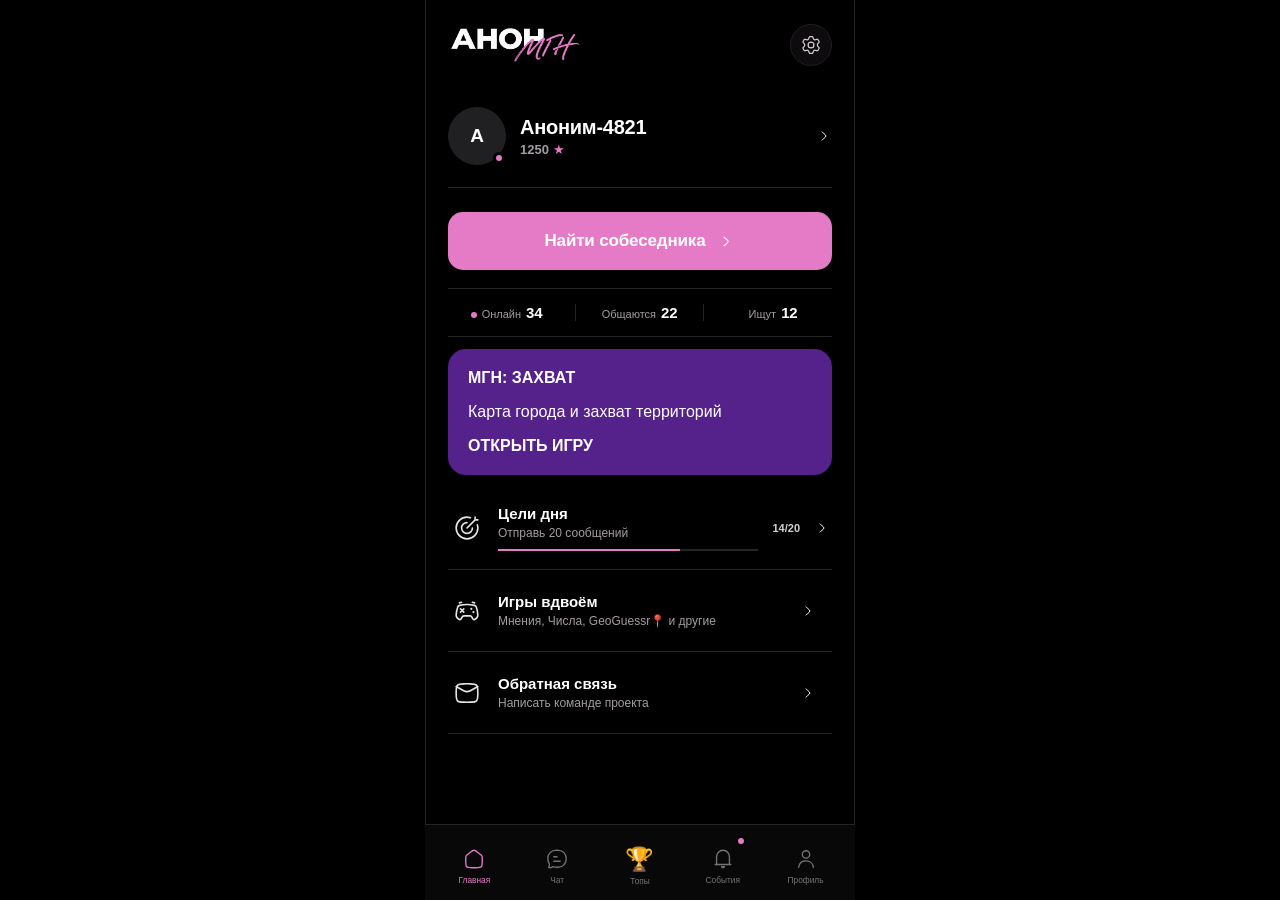
==== miniapp/web/index.html @ a8c50e01 "fix(miniapp): restore Tops button in bottom navigation" ====
<!doctype html>
<html lang="ru">
<head>
  <meta charset="UTF-8">
  <meta name="viewport" content="width=device-width, initial-scale=1, viewport-fit=cover, user-scalable=no">
  <meta name="theme-color" content="#000000">
  <meta name="apple-mobile-web-app-title" content="АНОН МГН">
  <meta name="apple-mobile-web-app-capable" content="yes">
  <meta name="mobile-web-app-capable" content="yes">
  <meta name="color-scheme" content="dark">
  <meta name="api-base" content="">
  <meta name="build" content="games-cap-500-48">
  <title>АНОН МГН</title>
  <link rel="icon" href="./assets/anon-mgn-logo.png">
  <link rel="manifest" href="./manifest.json">
  <link rel="stylesheet" href="./styles.css?v=54">
  <link rel="stylesheet" href="./admin.css?v=11">
  <script src="https://telegram.org/js/telegram-web-app.js"></script>
</head>
<body>
  <div class="boot" id="boot"><img src="./assets/anon-mgn-logo.png" alt="АНОН МГН"><span></span></div>
  <div class="offline" id="offline" hidden><span data-icon="wifi-off"><svg class="ui-icon-svg" viewBox="0 0 24 24" aria-hidden="true"><path d="M8.5 15.9996C9.36651 15.1331 10.4207 14.642 11.5 14.5264" stroke="currentColor" stroke-width="1.5" stroke-linecap="round" stroke-linejoin="round"/>
<path d="M5.5 12.5C8.67327 9.32673 12.6221 8.67087 16 10.5324" stroke="currentColor" stroke-width="1.5" stroke-linecap="round" stroke-linejoin="round"/>
<path d="M2 8.5C8.31579 3.16669 15.6842 3.16668 22 8.49989" stroke="currentColor" stroke-width="1.5" stroke-linecap="round" stroke-linejoin="round"/>
<path d="M21.0002 13.5L15.0002 19.5M21.0002 19.5L15.0002 13.5" stroke="currentColor" stroke-width="1.5" stroke-linecap="round"/></svg></span> Нет сети. Показываем последние данные.</div>
  <div class="app" id="app" aria-live="polite">
    <header class="topbar"><img class="logo" src="./assets/anon-mgn-logo.png" alt="АНОН МГН"><button class="icon-btn" data-open="settings" aria-label="Настройки"><span data-icon="settings"><svg class="ui-icon-svg" viewBox="0 0 24 24" aria-hidden="true"><path d="M21.3175 7.14139L20.8239 6.28479C20.4506 5.63696 20.264 5.31305 19.9464 5.18388C19.6288 5.05472 19.2696 5.15664 18.5513 5.36048L17.3311 5.70418C16.8725 5.80994 16.3913 5.74994 15.9726 5.53479L15.6357 5.34042C15.2766 5.11043 15.0004 4.77133 14.8475 4.37274L14.5136 3.37536C14.294 2.71534 14.1842 2.38533 13.9228 2.19657C13.6615 2.00781 13.3143 2.00781 12.6199 2.00781H11.5051C10.8108 2.00781 10.4636 2.00781 10.2022 2.19657C9.94085 2.38533 9.83106 2.71534 9.61149 3.37536L9.27753 4.37274C9.12465 4.77133 8.84845 5.11043 8.48937 5.34042L8.15249 5.53479C7.73374 5.74994 7.25259 5.80994 6.79398 5.70418L5.57375 5.36048C4.85541 5.15664 4.49625 5.05472 4.17867 5.18388C3.86109 5.31305 3.67445 5.63696 3.30115 6.28479L2.80757 7.14139C2.45766 7.74864 2.2827 8.05227 2.31666 8.37549C2.35061 8.69871 2.58483 8.95918 3.05326 9.48012L4.0843 10.6328C4.3363 10.9518 4.51521 11.5078 4.51521 12.0077C4.51521 12.5078 4.33636 13.0636 4.08433 13.3827L3.05326 14.5354C2.58483 15.0564 2.35062 15.3168 2.31666 15.6401C2.2827 15.9633 2.45766 16.2669 2.80757 16.8741L3.30114 17.7307C3.67443 18.3785 3.86109 18.7025 4.17867 18.8316C4.49625 18.9608 4.85542 18.8589 5.57377 18.655L6.79394 18.3113C7.25263 18.2055 7.73387 18.2656 8.15267 18.4808L8.4895 18.6752C8.84851 18.9052 9.12464 19.2442 9.2775 19.6428L9.61149 20.6403C9.83106 21.3003 9.94085 21.6303 10.2022 21.8191C10.4636 22.0078 10.8108 22.0078 11.5051 22.0078H12.6199C13.3143 22.0078 13.6615 22.0078 13.9228 21.8191C14.1842 21.6303 14.294 21.3003 14.5136 20.6403L14.8476 19.6428C15.0004 19.2442 15.2765 18.9052 15.6356 18.6752L15.9724 18.4808C16.3912 18.2656 16.8724 18.2055 17.3311 18.3113L18.5513 18.655C19.2696 18.8589 19.6288 18.9608 19.9464 18.8316C20.264 18.7025 20.4506 18.3785 20.8239 17.7307L21.3175 16.8741C21.6674 16.2669 21.8423 15.9633 21.8084 15.6401C21.7744 15.3168 21.5402 15.0564 21.0718 14.5354L20.0407 13.3827C19.7887 13.0636 19.6098 12.5078 19.6098 12.0077C19.6098 11.5078 19.7888 10.9518 20.0407 10.6328L21.0718 9.48012C21.5402 8.95918 21.7744 8.69871 21.8084 8.37549C21.8423 8.05227 21.6674 7.74864 21.3175 7.14139Z" stroke="currentColor" stroke-width="1.5" stroke-linecap="round"/>
<path d="M15.5195 12C15.5195 13.933 13.9525 15.5 12.0195 15.5C10.0865 15.5 8.51953 13.933 8.51953 12C8.51953 10.067 10.0865 8.5 12.0195 8.5C13.9525 8.5 15.5195 10.067 15.5195 12Z" stroke="currentColor" stroke-width="1.5"/></svg></span></button></header>
    <main class="pages">
      <section class="page active" data-page="home">
        <button class="profile-card surface" data-nav="profile"><span class="avatar"><img data-avatar alt=""><b data-avatar-fallback>А</b><i></i></span><span class="profile-copy"><small>С возвращением</small><strong data-nick>Аноним</strong><span><b data-stars>0</b> <i class="star">★</i></span></span><span data-icon="chevron-right"><svg class="ui-icon-svg" viewBox="0 0 24 24" aria-hidden="true"><path d="M9.00005 6C9.00005 6 15 10.4189 15 12C15 13.5812 9 18 9 18" stroke="currentColor" stroke-width="1.5" stroke-linecap="round" stroke-linejoin="round"/></svg></span></button>
        <section class="hero surface"><h1>Найти собеседника</h1><p>Подберём человека для разговора.</p><button class="primary" data-nav="search">Найти собеседника <span data-icon="arrow-right"><svg class="ui-icon-svg" viewBox="0 0 24 24" aria-hidden="true"><path d="M9.00005 6C9.00005 6 15 10.4189 15 12C15 13.5812 9 18 9 18" stroke="currentColor" stroke-width="1.5" stroke-linecap="round" stroke-linejoin="round"/></svg></span></button></section>
        <section class="metrics" aria-label="Онлайн статистика"><article class="surface"><span class="dot green"></span><small>Онлайн</small><strong data-online>0</strong></article><article class="surface"><span class="dot pink"></span><small>Общаются</small><strong data-chatting>0</strong></article><article class="surface"><span class="dot violet"></span><small>Ищут</small><strong data-searching>0</strong></article></section>
        <a href="./city.html" style="display:block;margin:12px 0;padding:20px;border-radius:18px;background:#55218a;color:white;text-decoration:none"><strong>МГН: ЗАХВАТ</strong><p>Карта города и захват территорий</p><b>ОТКРЫТЬ ИГРУ</b></a><section class="city-poll surface" id="homePoll" hidden></section>
        <button class="row surface" data-open="quests"><span class="row-icon pink" data-icon="target"><svg class="ui-icon-svg" viewBox="0 0 24 24" aria-hidden="true"><path d="M15.1312 2.5C14.1462 2.17555 13.0936 2 12 2C6.47715 2 2 6.47715 2 12C2 17.5228 6.47715 22 12 22C17.5228 22 22 17.5228 22 12C22 10.9548 21.8396 9.94704 21.5422 9" stroke="currentColor" stroke-width="1.5" stroke-linecap="round"/>
<path d="M17 12C17 14.7614 14.7614 17 12 17C9.23858 17 7 14.7614 7 12C7 9.23858 9.23858 7 12 7" stroke="currentColor" stroke-width="1.5" stroke-linecap="round" stroke-linejoin="round"/>
<path d="M19.5 4.5L12 12M19.5 4.5V2M19.5 4.5H22" stroke="currentColor" stroke-width="1.5" stroke-linecap="round"/></svg></span><span><strong>Цели дня</strong><small data-quest-label>Отправь 20 сообщений</small><i class="progress"><i data-quest-progress></i></i></span><b data-quest-progress-text>0/20</b><i data-icon="chevron-right"><svg class="ui-icon-svg" viewBox="0 0 24 24" aria-hidden="true"><path d="M9.00005 6C9.00005 6 15 10.4189 15 12C15 13.5812 9 18 9 18" stroke="currentColor" stroke-width="1.5" stroke-linecap="round" stroke-linejoin="round"/></svg></i></button>
        <button class="row surface" data-nav="games"><span class="row-icon violet" data-icon="gamepad-2"><svg class="ui-icon-svg" viewBox="0 0 24 24" aria-hidden="true"><path d="M2.00825 15.8092C2.23114 12.3161 2.88737 9.7599 3.44345 8.27511C3.72419 7.5255 4.32818 6.96728 5.10145 6.78021C9.40147 5.73993 14.5986 5.73993 18.8986 6.78021C19.6719 6.96728 20.2759 7.5255 20.5566 8.27511C21.1127 9.7599 21.7689 12.3161 21.9918 15.8092C22.1251 17.8989 20.6148 19.0503 18.9429 19.8925C17.878 20.4289 17.0591 18.8457 16.5155 17.6203C16.2185 16.9508 15.5667 16.5356 14.8281 16.5356H9.17196C8.43331 16.5356 7.78158 16.9508 7.48456 17.6203C6.94089 18.8457 6.122 20.4289 5.05711 19.8925C3.40215 19.0588 1.87384 17.9157 2.00825 15.8092Z" stroke="currentColor" stroke-width="1.5" stroke-linecap="round" stroke-linejoin="round"/>
<path d="M5 4.5L6.96285 4M19 4.5L17 4" stroke="currentColor" stroke-width="1.5" stroke-linecap="round" stroke-linejoin="round"/>
<path d="M9 13L7.5 11.5M7.5 11.5L6 10M7.5 11.5L6 13M7.5 11.5L9 10" stroke="currentColor" stroke-width="1.5" stroke-linecap="round"/>
<path d="M15.9881 10H15.9971" stroke="currentColor" stroke-width="2" stroke-linecap="round" stroke-linejoin="round"/>
<path d="M17.9881 13H17.9971" stroke="currentColor" stroke-width="2" stroke-linecap="round" stroke-linejoin="round"/></svg></span><span><strong>Игры вдвоём</strong><small>Мнения, Числа, GeoGuessr📍 и другие</small></span><i data-icon="chevron-right"><svg class="ui-icon-svg" viewBox="0 0 24 24" aria-hidden="true"><path d="M9.00005 6C9.00005 6 15 10.4189 15 12C15 13.5812 9 18 9 18" stroke="currentColor" stroke-width="1.5" stroke-linecap="round" stroke-linejoin="round"/></svg></i></button>
        <button class="row surface" data-open="feedback"><span class="row-icon" data-icon="mail"><svg class="ui-icon-svg" viewBox="0 0 24 24" aria-hidden="true"><path d="M2 6L8.91302 9.91697C11.4616 11.361 12.5384 11.361 15.087 9.91697L22 6" stroke="currentColor" stroke-width="1.5" stroke-linejoin="round"/>
<path d="M2.01577 13.4756C2.08114 16.5412 2.11383 18.0739 3.24496 19.2094C4.37608 20.3448 5.95033 20.3843 9.09883 20.4634C11.0393 20.5122 12.9607 20.5122 14.9012 20.4634C18.0497 20.3843 19.6239 20.3448 20.7551 19.2094C21.8862 18.0739 21.9189 16.5412 21.9842 13.4756C22.0053 12.4899 22.0053 11.5101 21.9842 10.5244C21.9189 7.45886 21.8862 5.92609 20.7551 4.79066C19.6239 3.65523 18.0497 3.61568 14.9012 3.53657C12.9607 3.48781 11.0393 3.48781 9.09882 3.53656C5.95033 3.61566 4.37608 3.65521 3.24495 4.79065C2.11382 5.92608 2.08114 7.45885 2.01576 10.5244C1.99474 11.5101 1.99475 12.4899 2.01577 13.4756Z" stroke="currentColor" stroke-width="1.5" stroke-linejoin="round"/></svg></span><span><strong>Обратная связь</strong><small>Написать команде проекта</small></span><i data-icon="chevron-right"><svg class="ui-icon-svg" viewBox="0 0 24 24" aria-hidden="true"><path d="M9.00005 6C9.00005 6 15 10.4189 15 12C15 13.5812 9 18 9 18" stroke="currentColor" stroke-width="1.5" stroke-linecap="round" stroke-linejoin="round"/></svg></i></button>
      </section>

      <section class="page" data-page="search">
        <header class="page-title"><small>Анонимный чат</small><h1>Найти собеседника</h1><p>Выбор помогает подобрать человека, но не делает очередь бесконечной.</p></header>
        <section class="search-card surface"><div class="search-head"><span class="radar"><i></i><b data-icon="search"><svg class="ui-icon-svg" viewBox="0 0 24 24" aria-hidden="true"><path d="M17 17L21 21" stroke="currentColor" stroke-width="1.5" stroke-linecap="round" stroke-linejoin="round"/>
<path d="M19 11C19 6.58172 15.4183 3 11 3C6.58172 3 3 6.58172 3 11C3 15.4183 6.58172 19 11 19C15.4183 19 19 15.4183 19 11Z" stroke="currentColor" stroke-width="1.5" stroke-linecap="round" stroke-linejoin="round"/></svg></b></span><span><small>Статус</small><strong id="searchTitle">Готовы к поиску</strong><p id="searchText">Настрой предпочтения и начни.</p></span></div><div class="field-group"><div><strong>Твой берег</strong><small>необязательно</small></div><div class="segments" data-setting="district"><button data-value="Правый берег">Правый</button><button data-value="Левый берег">Левый</button><button data-value="" class="active">Любой</button></div></div><div class="field-group"><div><strong>Кого ищешь</strong><small>предпочтение</small></div><div class="segments" data-setting="looking_for"><button data-value="m">Парня</button><button data-value="f">Девушку</button><button data-value="" class="active">Неважно</button></div></div><button class="primary large" id="searchToggle">Начать поиск <span data-icon="arrow-right"><svg class="ui-icon-svg" viewBox="0 0 24 24" aria-hidden="true"><path d="M9.00005 6C9.00005 6 15 10.4189 15 12C15 13.5812 9 18 9 18" stroke="currentColor" stroke-width="1.5" stroke-linecap="round" stroke-linejoin="round"/></svg></span></button></section>
        <section class="metrics compact"><article class="surface"><small>Ищут</small><strong data-searching>0</strong></article><article class="surface"><small>Общаются</small><strong data-chatting>0</strong></article><article class="surface"><small>Онлайн</small><strong data-online>0</strong></article></section><p class="hint"><span data-icon="shield-check"><svg class="ui-icon-svg" viewBox="0 0 24 24" aria-hidden="true"><path d="M18.7088 3.49534C16.8165 2.55382 14.5009 2 12 2C9.4991 2 7.1835 2.55382 5.29116 3.49534C4.36318 3.95706 3.89919 4.18792 3.4496 4.91378C3 5.63965 3 6.34248 3 7.74814V11.2371C3 16.9205 7.54236 20.0804 10.173 21.4338C10.9067 21.8113 11.2735 22 12 22C12.7265 22 13.0933 21.8113 13.8269 21.4338C16.4576 20.0804 21 16.9205 21 11.2371L21 7.74814C21 6.34249 21 5.63966 20.5504 4.91378C20.1008 4.18791 19.6368 3.95706 18.7088 3.49534Z" stroke="currentColor" stroke-width="1.5" stroke-linecap="round" stroke-linejoin="round"/>
<path d="M15 11C15 12.6568 13.6569 14 12 14C10.3431 14 9 12.6568 9 11C9 9.34314 10.3431 8 12 8C13.6569 8 15 9.34314 15 11Z" stroke="currentColor" stroke-width="1.5" stroke-linecap="round" stroke-linejoin="round"/></svg></span> Общение остаётся анонимным.</p>
      </section>
      <section class="page chat-page" data-page="chat">
        <header class="chat-top">
          <button class="chat-back" type="button" data-nav="home" aria-label="Назад"><span data-icon="chevron-left"><svg class="ui-icon-svg" viewBox="0 0 24 24" aria-hidden="true"><g transform="translate(24 0) scale(-1 1)"><path d="M9.00005 6C9.00005 6 15 10.4189 15 12C15 13.5812 9 18 9 18" stroke="currentColor" stroke-width="1.5" stroke-linecap="round" stroke-linejoin="round"/></g></svg></span></button>
          <span class="chat-peer" id="chatPeer" role="button" tabindex="0" aria-label="Действия с собеседником"><span class="chat-peer-avatar"><img src="./assets/anon-mgn-logo.png" alt="АНОН МГН"></span><span><strong>Собеседник</strong><small id="chatDuration">чат активен</small></span></span>
          <span class="chat-top-actions">
            <button type="button" id="chatGames" class="chat-action" aria-label="Игры" title="Игры"><span data-icon="gamepad-2"><svg class="ui-icon-svg" viewBox="0 0 24 24" aria-hidden="true"><path d="M2.00825 15.8092C2.23114 12.3161 2.88737 9.7599 3.44345 8.27511C3.72419 7.5255 4.32818 6.96728 5.10145 6.78021C9.40147 5.73993 14.5986 5.73993 18.8986 6.78021C19.6719 6.96728 20.2759 7.5255 20.5566 8.27511C21.1127 9.7599 21.7689 12.3161 21.9918 15.8092C22.1251 17.8989 20.6148 19.0503 18.9429 19.8925C17.878 20.4289 17.0591 18.8457 16.5155 17.6203C16.2185 16.9508 15.5667 16.5356 14.8281 16.5356H9.17196C8.43331 16.5356 7.78158 16.9508 7.48456 17.6203C6.94089 18.8457 6.122 20.4289 5.05711 19.8925C3.40215 19.0588 1.87384 17.9157 2.00825 15.8092Z" stroke="currentColor" stroke-width="1.5" stroke-linecap="round" stroke-linejoin="round"/>
<path d="M5 4.5L6.96285 4M19 4.5L17 4" stroke="currentColor" stroke-width="1.5" stroke-linecap="round" stroke-linejoin="round"/>
<path d="M9 13L7.5 11.5M7.5 11.5L6 10M7.5 11.5L6 13M7.5 11.5L9 10" stroke="currentColor" stroke-width="1.5" stroke-linecap="round"/>
<path d="M15.9881 10H15.9971" stroke="currentColor" stroke-width="2" stroke-linecap="round" stroke-linejoin="round"/>
<path d="M17.9881 13H17.9971" stroke="currentColor" stroke-width="2" stroke-linecap="round" stroke-linejoin="round"/></svg></span></button>
            <button type="button" id="chatNext" class="chat-action" aria-label="Следующий собеседник" title="Следующий"><span data-icon="skip-forward"><svg class="ui-icon-svg" viewBox="0 0 24 24" aria-hidden="true"><path d="M15.9351 12.6258C15.6807 13.8374 14.327 14.7077 11.6198 16.4481C8.67528 18.3411 7.20303 19.2876 6.01052 18.9229C5.60662 18.7994 5.23463 18.5823 4.92227 18.2876C4 17.4178 4 15.6118 4 12C4 8.38816 4 6.58224 4.92227 5.71235C5.23463 5.41773 5.60662 5.20057 6.01052 5.07707C7.20304 4.71243 8.67528 5.6589 11.6198 7.55186C14.327 9.29233 15.6807 10.1626 15.9351 11.3742C16.0216 11.7865 16.0216 12.2135 15.9351 12.6258Z" stroke="currentColor" stroke-width="1.5" stroke-linejoin="round"/>
<path d="M20 5V19" stroke="currentColor" stroke-width="1.5" stroke-linecap="round"/></svg></span></button>
            <button type="button" id="chatStop" class="chat-action danger" aria-label="Завершить чат" title="Завершить"><span data-icon="square"><svg class="ui-icon-svg" viewBox="0 0 24 24" aria-hidden="true"><path d="M4 12C4 8.72077 4 7.08116 4.81382 5.91891C5.1149 5.48891 5.48891 5.1149 5.91891 4.81382C7.08116 4 8.72077 4 12 4C15.2792 4 16.9188 4 18.0811 4.81382C18.5111 5.1149 18.8851 5.48891 19.1862 5.91891C20 7.08116 20 8.72077 20 12C20 15.2792 20 16.9188 19.1862 18.0811C18.8851 18.5111 18.5111 18.8851 18.0811 19.1862C16.9188 20 15.2792 20 12 20C8.72077 20 7.08116 20 5.91891 19.1862C5.48891 18.8851 5.1149 18.5111 4.81382 18.0811C4 16.9188 4 15.2792 4 12Z" stroke="currentColor" stroke-width="1.5"/></svg></span></button>
          </span>
        </header>
        <div class="chat-counter"><span><b id="chatSent">0</b> отправлено</span><i></i><span><b id="chatReceived">0</b> получено</span></div>
        <div class="chat-messages" id="chatMessages"><div class="chat-empty" id="chatEmpty">Напиши что-нибудь 👋</div></div>
        <section class="active-game" id="activeGame" hidden></section>
        <div class="sticker-tray" id="stickerTray" hidden>
          <div class="emoji-grid" id="emojiGrid"></div>
          <div class="sticker-section" id="stickerSection">
            <div class="sticker-grid" id="stickerGrid"></div>
          </div>
        </div>
        <div class="reply-preview" id="replyPreview" hidden><span><small>Ответ</small><strong id="replyText"></strong></span><button type="button" id="replyCancel" aria-label="Отменить ответ"><span data-icon="x"><svg class="ui-icon-svg" viewBox="0 0 24 24" aria-hidden="true"><path d="M18 6L6.00081 17.9992M17.9992 18L6 6.00085" stroke="currentColor" stroke-width="1.5" stroke-linecap="round" stroke-linejoin="round"/></svg></span></button></div>
        <form class="chat-composer" id="chatComposer">
          <button type="button" class="composer-btn" id="photoButton" aria-label="Фото"><span data-icon="paperclip"><svg class="ui-icon-svg" viewBox="0 0 24 24" aria-hidden="true"><path d="M5.82338 12L4.27922 10.4558C2.57359 8.75022 2.57359 5.98485 4.27922 4.27922C5.98485 2.57359 8.75022 2.57359 10.4558 4.27922L19.7208 13.5442C21.4264 15.2498 21.4264 18.0152 19.7208 19.7208C18.0152 21.4264 15.2498 21.4264 13.5442 19.7208L10.0698 16.2464C9.00379 15.1804 9.00379 13.4521 10.0698 12.386C11.1358 11.32 12.8642 11.32 13.9302 12.386L15.8604 14.3162" stroke="currentColor" stroke-width="1.5" stroke-linecap="round" stroke-linejoin="round"/></svg></span></button>
          <input type="file" id="photoInput" accept="image/jpeg,image/png,image/webp" hidden>
          <button type="button" class="composer-btn" id="stickerButton" aria-label="Стикеры"><span data-icon="smile"><svg class="ui-icon-svg" viewBox="0 0 24 24" aria-hidden="true"><circle cx="12" cy="12" r="10" stroke="currentColor" stroke-width="1.5" stroke-linecap="round" stroke-linejoin="round"/>
<path d="M8 15C8.91212 16.2144 10.3643 17 12 17C13.6357 17 15.0879 16.2144 16 15" stroke="currentColor" stroke-width="1.5" stroke-linecap="round" stroke-linejoin="round"/>
<path d="M15.625 8.387V8.91649M8.375 8.387V8.91649M8.75 8.75C8.75 8.33579 8.58211 8 8.375 8C8.16789 8 8 8.33579 8 8.75C8 9.16421 8.16789 9.5 8.375 9.5C8.58211 9.5 8.75 9.16421 8.75 8.75ZM16 8.75C16 8.33579 15.8321 8 15.625 8C15.4179 8 15.25 8.33579 15.25 8.75C15.25 9.16421 15.4179 9.5 15.625 9.5C15.8321 9.5 16 9.16421 16 8.75Z" stroke="currentColor" stroke-width="1.5" stroke-linecap="round" stroke-linejoin="round"/></svg></span></button>
          <textarea id="chatInput" rows="1" maxlength="3000" placeholder="Сообщение"></textarea>
          <button type="button" class="composer-btn mic" id="micButton" aria-label="Голосовое"><span data-icon="mic"><svg class="ui-icon-svg" viewBox="0 0 24 24" aria-hidden="true"><path d="M7 6.5C7 4.01472 9.01472 2 11.5 2C13.9853 2 16 4.01472 16 6.5V11.5C16 13.9853 13.9853 16 11.5 16C9.01472 16 7 13.9853 7 11.5V6.5Z" stroke="currentColor" stroke-width="1.5" stroke-linecap="round" stroke-linejoin="round"/>
<path d="M11.5 19H11.0828C7.57267 19 4.57706 16.4623 4 13M11.5 19H11.9172C15.4273 19 18.4229 16.4623 19 13M11.5 19V22" stroke="currentColor" stroke-width="1.5" stroke-linecap="round" stroke-linejoin="round"/></svg></span></button>
          <input type="file" id="voiceInput" accept="audio/*" capture="microphone" hidden>
          <button type="submit" class="send-btn" id="chatSend" aria-label="Отправить"><span data-icon="send"><svg class="ui-icon-svg" viewBox="0 0 24 24" fill="none" aria-hidden="true"><path d="M12 19V5M5 12l7-7 7 7" stroke="currentColor" stroke-width="2.5" stroke-linecap="round" stroke-linejoin="round"/></svg></span></button>
        </form>
      </section>
      <section class="page" data-page="games">
        <header class="page-title"><small>В активном диалоге</small><h1>Игры вдвоём</h1><p>Играй с собеседником и получай до 500 ⭐ в день суммарно во всех играх. Множитель x2/x3 входит в лимит.</p></header>
        <button class="game-card surface" data-game="battle"><span class="game-art battle" data-icon="swords"><svg class="ui-icon-svg" viewBox="0 0 24 24" aria-hidden="true"><path d="M2.5 19.5C2.98686 19.5717 3.45571 19.7949 3.83041 20.1696C4.20512 20.5443 4.42832 21.0131 4.5 21.5" stroke="currentColor" stroke-width="1.5" stroke-linecap="round"/>
<path d="M8 16L4 20" stroke="currentColor" stroke-width="1.5" stroke-linecap="round" stroke-linejoin="round"/>
<path d="M9 16.5L19.8538 7.92675C20.1737 7.64942 20.3975 7.27769 20.4927 6.86509L21.5 2.5L17.1349 3.50733C16.7223 3.60254 16.3506 3.82626 16.0732 4.14625L7.5 15" stroke="currentColor" stroke-width="1.5" stroke-linejoin="round"/>
<path d="M4 13H4.57157C5.10201 13 5.61071 13.2107 5.98579 13.5858L10.4142 18.0142C10.7893 18.3893 11 18.898 11 19.4284V20" stroke="currentColor" stroke-width="1.5" stroke-linecap="round" stroke-linejoin="round"/></svg></span><span><small>5 или 10 вопросов</small><strong>Битва мнений</strong><p>Сравните выборы и узнайте, насколько вы похожи.</p><b>Играть <i data-icon="arrow-right"><svg class="ui-icon-svg" viewBox="0 0 24 24" aria-hidden="true"><path d="M9.00005 6C9.00005 6 15 10.4189 15 12C15 13.5812 9 18 9 18" stroke="currentColor" stroke-width="1.5" stroke-linecap="round" stroke-linejoin="round"/></svg></i></b></span></button>

        <button class="game-card surface" data-game="words"><span class="game-art words">🗣</span><span><small>5 слов</small><strong>Объясни слово</strong><p>Один объясняет слово, второй угадывает прямо в чате.</p><b>Играть <i data-icon="arrow-right"><svg class="ui-icon-svg" viewBox="0 0 24 24" aria-hidden="true"><path d="M9.00005 6C9.00005 6 15 10.4189 15 12C15 13.5812 9 18 9 18" stroke="currentColor" stroke-width="1.5" stroke-linecap="round" stroke-linejoin="round"/></svg></i></b></span></button>
        <button class="game-card surface" data-game="geo"><span class="game-art geo">🗺</span><span><small>3 · 5 · 10 раундов</small><strong>GeoGuessr📍</strong><p>Угадывайте места Магнитогорска. Чем ближе метка — тем больше ⭐.</p><b>Играть <i data-icon="arrow-right"><svg class="ui-icon-svg" viewBox="0 0 24 24" aria-hidden="true"><path d="M9.00005 6C9.00005 6 15 10.4189 15 12C15 13.5812 9 18 9 18" stroke="currentColor" stroke-width="1.5" stroke-linecap="round" stroke-linejoin="round"/></svg></i></b></span></button>
        <section class="game-stats surface"><div><small>Всего игр</small><strong data-games>0</strong></div><i></i><div><small>Мнения</small><strong data-battle-games>0</strong></div><i></i><div><small>Осталось сегодня</small><strong><span data-game-remaining>500</span> ⭐</strong></div></section>
      </section>
      <section class="page top-page" data-page="top">
        <header class="page-title"><small>Самые активные</small><h1>Топ участников</h1><p>Рейтинг по заработанным ⭐.</p></header>
        <div class="top-me surface" id="topMe" hidden></div>
        <div class="top-periods" id="topPeriods">
          <button class="active" data-top-period="week">Неделя</button>
          <button data-top-period="month">Месяц</button>
          <button data-top-period="all">Всё время</button>
        </div>
        <div class="top-page-list" id="topPageList"><div class="loading"><i class="spinner"></i>Загрузка…</div></div>
      </section>
      <section class="page" data-page="events"><header class="page-title"><small>Всё важное</small><h1>События</h1><p>Текущий поиск, активный диалог и игровые приглашения.</p></header><div class="filter" id="eventFilter"><button class="active" data-filter="all">Все</button><button data-filter="personal">Личные</button><button data-filter="games">Игры</button><button data-filter="rewards">Награды</button></div><div class="event-list" id="eventList"></div></section>
      <section class="page" data-page="profile">
        <header class="page-title"><small>Личный кабинет</small><h1>Профиль</h1></header>
        <section class="profile-hero surface"><span class="avatar big"><img data-avatar alt=""><b data-avatar-fallback>А</b><i></i></span><span class="profile-hero-copy"><span class="profile-name-line"><strong data-nick>Аноним</strong></span><small class="profile-meta-line"><b data-stars>0</b> <i class="star">★</i> · <span data-rank>👤 Вася</span></small></span><button class="soft" data-open="edit-profile"><span data-icon="pencil"><svg class="ui-icon-svg" viewBox="0 0 24 24" aria-hidden="true"><path d="M14.0737 3.88545C14.8189 3.07808 15.1915 2.6744 15.5874 2.43893C16.5427 1.87076 17.7191 1.85309 18.6904 2.39232C19.0929 2.6158 19.4769 3.00812 20.245 3.79276C21.0131 4.5774 21.3972 4.96972 21.6159 5.38093C22.1438 6.37312 22.1265 7.57479 21.5703 8.5507C21.3398 8.95516 20.9446 9.33578 20.1543 10.097L10.7506 19.1543C9.25288 20.5969 8.504 21.3182 7.56806 21.6837C6.63212 22.0493 5.6032 22.0224 3.54536 21.9686L3.26538 21.9613C2.63891 21.9449 2.32567 21.9367 2.14359 21.73C1.9615 21.5234 1.98636 21.2043 2.03608 20.5662L2.06308 20.2197C2.20301 18.4235 2.27297 17.5255 2.62371 16.7182C2.97444 15.9109 3.57944 15.2555 4.78943 13.9445L14.0737 3.88545Z" stroke="currentColor" stroke-width="1.5" stroke-linejoin="round"/>
<path d="M13 4L20 11" stroke="currentColor" stroke-width="1.5" stroke-linejoin="round"/>
<path d="M14 22L22 22" stroke="currentColor" stroke-width="1.5" stroke-linecap="round" stroke-linejoin="round"/></svg></span> Изменить</button></section>
        <section class="profile-stats-wrap"><section class="profile-stats"><article class="surface"><strong data-dialogs>0</strong><small>Диалоги</small></article><article class="surface"><strong data-messages>0</strong><small>Сообщения</small></article><article class="surface"><strong data-games>0</strong><small>Игры</small></article></section></section>
        <section class="profile-records surface" aria-label="Рекорды общения">
          <header><strong>Рекорды общения</strong><small>За всё время</small></header>
          <div class="profile-records-grid">
            <div><small>Самый долгий диалог</small><strong data-record-longest>0 мин</strong></div>
            <div><small>Максимум сообщений в диалоге</small><strong data-record-messages>0</strong></div>
            <div><small>Время общения</small><strong data-record-total>0 мин</strong></div>
          </div>
        </section>
        <button class="streak-card surface" data-open="streak"><span><small>Серия активности</small><strong><b data-streak>0</b> дней</strong></span><span class="flames" aria-label="Активность за 7 дней"><i data-flame></i><i data-flame></i><i data-flame></i><i data-flame></i><i data-flame></i><i data-flame></i><i data-flame></i></span><i data-icon="chevron-right"><svg class="ui-icon-svg" viewBox="0 0 24 24" aria-hidden="true"><path d="M9.00005 6C9.00005 6 15 10.4189 15 12C15 13.5812 9 18 9 18" stroke="currentColor" stroke-width="1.5" stroke-linecap="round" stroke-linejoin="round"/></svg></i></button>
        <section class="menu surface"><button data-open="activity"><span data-icon="chart"><svg class="ui-icon-svg" viewBox="0 0 24 24" aria-hidden="true"><path d="M7 17L7 13" stroke="currentColor" stroke-width="1.5" stroke-linecap="round"/>
<path d="M12 17L12 7" stroke="currentColor" stroke-width="1.5" stroke-linecap="round"/>
<path d="M17 17L17 11" stroke="currentColor" stroke-width="1.5" stroke-linecap="round"/>
<path d="M2.5 12C2.5 7.52166 2.5 5.28249 3.89124 3.89124C5.28249 2.5 7.52166 2.5 12 2.5C16.4783 2.5 18.7175 2.5 20.1088 3.89124C21.5 5.28249 21.5 7.52166 21.5 12C21.5 16.4783 21.5 18.7175 20.1088 20.1088C18.7175 21.5 16.4783 21.5 12 21.5C7.52166 21.5 5.28249 21.5 3.89124 20.1088C2.5 18.7175 2.5 16.4783 2.5 12Z" stroke="currentColor" stroke-width="1.5" stroke-linejoin="round"/></svg></span><span><strong>Моя активность</strong><small>Сегодня и всё время</small></span><i data-icon="chevron-right"><svg class="ui-icon-svg" viewBox="0 0 24 24" aria-hidden="true"><path d="M9.00005 6C9.00005 6 15 10.4189 15 12C15 13.5812 9 18 9 18" stroke="currentColor" stroke-width="1.5" stroke-linecap="round" stroke-linejoin="round"/></svg></i></button><button data-open="achievements"><span data-icon="trophy"><svg class="ui-icon-svg" viewBox="0 0 24 24" aria-hidden="true"><path d="M5 21H19" stroke="currentColor" stroke-width="1.5" stroke-linecap="round" stroke-linejoin="round"/>
<path d="M12.125 12.75H12M12.25 12.75C12.25 12.8881 12.1381 13 12 13C11.8619 13 11.75 12.8881 11.75 12.75C11.75 12.6119 11.8619 12.5 12 12.5C12.1381 12.5 12.25 12.6119 12.25 12.75Z" stroke="currentColor" stroke-width="1.5" stroke-linecap="round" stroke-linejoin="round"/>
<path d="M14.9152 7.61089L13.8078 5.38179C13.019 3.79393 12.6246 3 12 3C11.3754 3 10.981 3.79393 10.1922 5.38179L9.08483 7.61089C8.58107 8.62494 8.32919 9.13197 7.87976 9.24608C7.8485 9.25401 7.81689 9.26043 7.78503 9.26533C7.32682 9.3357 6.89919 8.96678 6.04393 8.22895C4.0124 6.47635 2.99663 5.60004 2.38034 5.94899C2.34045 5.97157 2.30213 5.99686 2.26565 6.02467C1.70197 6.45439 2.09541 7.74136 2.88229 10.3153L4.04783 14.1279C4.47098 15.5121 4.68255 16.2042 5.21787 16.6021C5.75318 17 6.47261 17 7.91147 17L16.0886 16.9999C17.5274 16.9999 18.2468 16.9999 18.7821 16.602C19.3175 16.2041 19.529 15.512 19.9522 14.1279L21.1177 10.3153C21.9046 7.74137 22.298 6.4544 21.7344 6.02468C21.6979 5.99687 21.6595 5.97158 21.6197 5.94899C21.0034 5.60006 19.9876 6.47636 17.9561 8.22896C17.1008 8.96679 16.6732 9.3357 16.215 9.26533C16.1831 9.26043 16.1515 9.25401 16.1202 9.24607C15.6708 9.13197 15.4189 8.62494 14.9152 7.61089Z" stroke="currentColor" stroke-width="1.5" stroke-linecap="round" stroke-linejoin="round"/></svg></span><span><strong>Достижения</strong><small>Коллекция выполненных целей</small></span><i data-icon="chevron-right"><svg class="ui-icon-svg" viewBox="0 0 24 24" aria-hidden="true"><path d="M9.00005 6C9.00005 6 15 10.4189 15 12C15 13.5812 9 18 9 18" stroke="currentColor" stroke-width="1.5" stroke-linecap="round" stroke-linejoin="round"/></svg></i></button><button data-nav="top"><span data-icon="crown"><svg class="ui-icon-svg" viewBox="0 0 24 24" aria-hidden="true"><path d="M5 21H19" stroke="currentColor" stroke-width="1.5" stroke-linecap="round" stroke-linejoin="round"/>
<path d="M12.125 12.75H12M12.25 12.75C12.25 12.8881 12.1381 13 12 13C11.8619 13 11.75 12.8881 11.75 12.75C11.75 12.6119 11.8619 12.5 12 12.5C12.1381 12.5 12.25 12.6119 12.25 12.75Z" stroke="currentColor" stroke-width="1.5" stroke-linecap="round" stroke-linejoin="round"/>
<path d="M14.9152 7.61089L13.8078 5.38179C13.019 3.79393 12.6246 3 12 3C11.3754 3 10.981 3.79393 10.1922 5.38179L9.08483 7.61089C8.58107 8.62494 8.32919 9.13197 7.87976 9.24608C7.8485 9.25401 7.81689 9.26043 7.78503 9.26533C7.32682 9.3357 6.89919 8.96678 6.04393 8.22895C4.0124 6.47635 2.99663 5.60004 2.38034 5.94899C2.34045 5.97157 2.30213 5.99686 2.26565 6.02467C1.70197 6.45439 2.09541 7.74136 2.88229 10.3153L4.04783 14.1279C4.47098 15.5121 4.68255 16.2042 5.21787 16.6021C5.75318 17 6.47261 17 7.91147 17L16.0886 16.9999C17.5274 16.9999 18.2468 16.9999 18.7821 16.602C19.3175 16.2041 19.529 15.512 19.9522 14.1279L21.1177 10.3153C21.9046 7.74137 22.298 6.4544 21.7344 6.02468C21.6979 5.99687 21.6595 5.97158 21.6197 5.94899C21.0034 5.60006 19.9876 6.47636 17.9561 8.22896C17.1008 8.96679 16.6732 9.3357 16.215 9.26533C16.1831 9.26043 16.1515 9.25401 16.1202 9.24607C15.6708 9.13197 15.4189 8.62494 14.9152 7.61089Z" stroke="currentColor" stroke-width="1.5" stroke-linecap="round" stroke-linejoin="round"/></svg></span><span><strong>Топ участников</strong><small>Неделя, месяц и всё время</small></span><i data-icon="chevron-right"><svg class="ui-icon-svg" viewBox="0 0 24 24" aria-hidden="true"><path d="M9.00005 6C9.00005 6 15 10.4189 15 12C15 13.5812 9 18 9 18" stroke="currentColor" stroke-width="1.5" stroke-linecap="round" stroke-linejoin="round"/></svg></i></button><button data-open="referral"><span data-icon="link"><svg class="ui-icon-svg" viewBox="0 0 24 24" aria-hidden="true"><path d="M9.14339 10.691L9.35031 10.4841C11.329 8.50532 14.5372 8.50532 16.5159 10.4841C18.4947 12.4628 18.4947 15.671 16.5159 17.6497L13.6497 20.5159C11.671 22.4947 8.46279 22.4947 6.48405 20.5159C4.50532 18.5372 4.50532 15.329 6.48405 13.3503L6.9484 12.886" stroke="currentColor" stroke-width="1.5" stroke-linecap="round"/>
<path d="M17.0516 11.114L17.5159 10.6497C19.4947 8.67095 19.4947 5.46279 17.5159 3.48405C15.5372 1.50532 12.329 1.50532 10.3503 3.48405L7.48405 6.35031C5.50532 8.32904 5.50532 11.5372 7.48405 13.5159C9.46279 15.4947 12.671 15.4947 14.6497 13.5159L14.8566 13.309" stroke="currentColor" stroke-width="1.5" stroke-linecap="round"/></svg></span><span><strong>Приглашения</strong><small><b data-invited>0</b> друзей · <b data-ref-earned>0</b> ★ получено</small></span><i data-icon="chevron-right"><svg class="ui-icon-svg" viewBox="0 0 24 24" aria-hidden="true"><path d="M9.00005 6C9.00005 6 15 10.4189 15 12C15 13.5812 9 18 9 18" stroke="currentColor" stroke-width="1.5" stroke-linecap="round" stroke-linejoin="round"/></svg></i></button><button data-open="settings"><span data-icon="sliders"><svg class="ui-icon-svg" viewBox="0 0 24 24" aria-hidden="true"><path d="M3 7H6" stroke="currentColor" stroke-width="1.5" stroke-linecap="round" stroke-linejoin="round"/>
<path d="M3 17H9" stroke="currentColor" stroke-width="1.5" stroke-linecap="round" stroke-linejoin="round"/>
<path d="M18 17L21 17" stroke="currentColor" stroke-width="1.5" stroke-linecap="round" stroke-linejoin="round"/>
<path d="M15 7L21 7" stroke="currentColor" stroke-width="1.5" stroke-linecap="round" stroke-linejoin="round"/>
<path d="M6 7C6 6.06812 6 5.60218 6.15224 5.23463C6.35523 4.74458 6.74458 4.35523 7.23463 4.15224C7.60218 4 8.06812 4 9 4C9.93188 4 10.3978 4 10.7654 4.15224C11.2554 4.35523 11.6448 4.74458 11.8478 5.23463C12 5.60218 12 6.06812 12 7C12 7.93188 12 8.39782 11.8478 8.76537C11.6448 9.25542 11.2554 9.64477 10.7654 9.84776C10.3978 10 9.93188 10 9 10C8.06812 10 7.60218 10 7.23463 9.84776C6.74458 9.64477 6.35523 9.25542 6.15224 8.76537C6 8.39782 6 7.93188 6 7Z" stroke="currentColor" stroke-width="1.5"/>
<path d="M12 17C12 16.0681 12 15.6022 12.1522 15.2346C12.3552 14.7446 12.7446 14.3552 13.2346 14.1522C13.6022 14 14.0681 14 15 14C15.9319 14 16.3978 14 16.7654 14.1522C17.2554 14.3552 17.6448 14.7446 17.8478 15.2346C18 15.6022 18 16.0681 18 17C18 17.9319 18 18.3978 17.8478 18.7654C17.6448 19.2554 17.2554 19.6448 16.7654 19.8478C16.3978 20 15.9319 20 15 20C14.0681 20 13.6022 20 13.2346 19.8478C12.7446 19.6448 12.3552 19.2554 12.1522 18.7654C12 18.3978 12 17.9319 12 17Z" stroke="currentColor" stroke-width="1.5"/></svg></span><span><strong>Настройки</strong><small>Профиль, поиск и награды</small></span><i data-icon="chevron-right"><svg class="ui-icon-svg" viewBox="0 0 24 24" aria-hidden="true"><path d="M9.00005 6C9.00005 6 15 10.4189 15 12C15 13.5812 9 18 9 18" stroke="currentColor" stroke-width="1.5" stroke-linecap="round" stroke-linejoin="round"/></svg></i></button><button data-open="rules"><span data-icon="circle-help"><svg class="ui-icon-svg" viewBox="0 0 24 24" aria-hidden="true"><circle cx="12" cy="12" r="10" stroke="currentColor" stroke-width="1.5" stroke-linecap="round" stroke-linejoin="round"/>
<path d="M9.5 9.5C9.5 8.11929 10.6193 7 12 7C13.3807 7 14.5 8.11929 14.5 9.5C14.5 10.3569 14.0689 11.1131 13.4117 11.5636C12.7283 12.0319 12 12.6716 12 13.5" stroke="currentColor" stroke-width="1.5" stroke-linecap="round" stroke-linejoin="round"/>
<path d="M12.125 16.75H12M12.25 16.75C12.25 16.8881 12.1381 17 12 17C11.8619 17 11.75 16.8881 11.75 16.75C11.75 16.6119 11.8619 16.5 12 16.5C12.1381 16.5 12.25 16.6119 12.25 16.75Z" stroke="currentColor" stroke-width="1.5" stroke-linecap="round" stroke-linejoin="round"/></svg></span><span><strong>Правила</strong><small>Коротко и по делу</small></span><i data-icon="chevron-right"><svg class="ui-icon-svg" viewBox="0 0 24 24" aria-hidden="true"><path d="M9.00005 6C9.00005 6 15 10.4189 15 12C15 13.5812 9 18 9 18" stroke="currentColor" stroke-width="1.5" stroke-linecap="round" stroke-linejoin="round"/></svg></i></button></section>
      </section>
    </main>
    <nav class="bottom-nav" id="bottomNav"><button class="active" data-nav="home"><span data-icon="house"><svg class="ui-icon-svg" viewBox="0 0 24 24" aria-hidden="true"><path d="M3 11.9896V14.5C3 17.7998 3 19.4497 4.02513 20.4749C5.05025 21.5 6.70017 21.5 10 21.5H14C17.2998 21.5 18.9497 21.5 19.9749 20.4749C21 19.4497 21 17.7998 21 14.5V11.9896C21 10.3083 21 9.46773 20.6441 8.74005C20.2882 8.01237 19.6247 7.49628 18.2976 6.46411L16.2976 4.90855C14.2331 3.30285 13.2009 2.5 12 2.5C10.7991 2.5 9.76689 3.30285 7.70242 4.90855L5.70241 6.46411C4.37533 7.49628 3.71179 8.01237 3.3559 8.74005C3 9.46773 3 10.3083 3 11.9896Z" stroke="currentColor" stroke-width="1.5" stroke-linecap="round" stroke-linejoin="round"/></svg></span><small>Главная</small></button><button id="searchNav" data-nav="search"><span data-icon="message-circle"><svg class="ui-icon-svg" viewBox="0 0 24 24" aria-hidden="true"><path d="M8.5 14.5H15.5M8.5 9.5H12" stroke="currentColor" stroke-width="1.5" stroke-linecap="round" stroke-linejoin="round"/>
<path d="M14.1706 20.8905C18.3536 20.6125 21.6856 17.2332 21.9598 12.9909C22.0134 12.1607 22.0134 11.3009 21.9598 10.4707C21.6856 6.22838 18.3536 2.84913 14.1706 2.57107C12.7435 2.47621 11.2536 2.47641 9.8294 2.57107C5.64639 2.84913 2.31441 6.22838 2.04024 10.4707C1.98659 11.3009 1.98659 12.1607 2.04024 12.9909C2.1401 14.536 2.82343 15.9666 3.62791 17.1746C4.09501 18.0203 3.78674 19.0758 3.30021 19.9978C2.94941 20.6626 2.77401 20.995 2.91484 21.2351C3.05568 21.4752 3.37026 21.4829 3.99943 21.4982C5.24367 21.5285 6.08268 21.1757 6.74868 20.6846C7.1264 20.4061 7.31527 20.2668 7.44544 20.2508C7.5756 20.2348 7.83177 20.3403 8.34401 20.5513C8.8044 20.7409 9.33896 20.8579 9.8294 20.8905C11.2536 20.9852 12.7435 20.9854 14.1706 20.8905Z" stroke="currentColor" stroke-width="1.5" stroke-linejoin="round"/></svg></span><small>Чат</small></button><button data-nav="top"><span style="font-size:23px;line-height:24px">🏆</span><small>Топы</small></button><button data-nav="events"><span data-icon="bell"><svg class="ui-icon-svg" viewBox="0 0 24 24" aria-hidden="true"><path d="M19 18V9.5C19 5.63401 15.866 2.5 12 2.5C8.13401 2.5 5 5.63401 5 9.5V18" stroke="currentColor" stroke-width="1.5" stroke-linecap="round" stroke-linejoin="round"/>
<path d="M20.5 18H3.5" stroke="currentColor" stroke-width="1.5" stroke-linecap="round" stroke-linejoin="round"/>
<path d="M13.5 20C13.5 20.8284 12.8284 21.5 12 21.5M10.5 20C10.5 20.8284 11.1716 21.5 12 21.5M12 21.5V20" stroke="currentColor" stroke-width="1.5" stroke-linejoin="round"/></svg></span><i data-event-dot hidden></i><small>События</small></button><button data-nav="profile"><span data-icon="user-round"><svg class="ui-icon-svg" viewBox="0 0 24 24" aria-hidden="true"><path d="M20 21.0001C19.713 17.269 16.7289 14.3151 12.995 14.0662L12 13.9999C11.6446 14.0096 11.3134 14.0225 11.0008 14.0378C7.3 14.2192 4.28417 17.3057 4 21.0001" stroke="currentColor" stroke-width="1.5" stroke-linecap="round" stroke-linejoin="round"/>
<circle cx="12" cy="6.99988" r="4" stroke="currentColor" stroke-width="1.5" stroke-linecap="round" stroke-linejoin="round"/></svg></span><small>Профиль</small></button></nav>
  </div>
  <div class="modal" id="modal" hidden><button class="modal-backdrop" data-close-modal aria-label="Закрыть"></button><section class="modal-card" role="dialog" aria-modal="true" aria-labelledby="modalTitle"><i class="handle"></i><header><span><small id="modalEyebrow"></small><strong id="modalTitle"></strong></span><button class="icon-btn" data-close-modal aria-label="Закрыть"><span data-icon="x"><svg class="ui-icon-svg" viewBox="0 0 24 24" aria-hidden="true"><path d="M18 6L6.00081 17.9992M17.9992 18L6 6.00085" stroke="currentColor" stroke-width="1.5" stroke-linecap="round" stroke-linejoin="round"/></svg></span></button></header><div class="modal-body" id="modalBody"></div></section></div>
  <div class="photo-viewer" id="photoViewer" hidden><button type="button" id="photoViewerClose" aria-label="Закрыть"><span data-icon="x"><svg class="ui-icon-svg" viewBox="0 0 24 24" aria-hidden="true"><path d="M18 6L6.00081 17.9992M17.9992 18L6 6.00085" stroke="currentColor" stroke-width="1.5" stroke-linecap="round" stroke-linejoin="round"/></svg></span></button><img id="photoViewerImage" alt=""></div>
  <div class="toast" id="toast" role="status"></div>
  <script src="./realtime.js?v=2"></script>
  <script src="./app.js?v=59"></script>
  <script defer src="./admin.js?v=11"></script>
</body>
</html>
---- miniapp/web/styles.css ----
:root {
  --bg:#000;--surface:#0e0c0d;--surface-2:#171316;--surface-3:#211b1f;
  --text:#fff;--muted:#a49ca2;--muted-2:#706a6e;--line:#262225;
  --accent:#e57ac6;--accent-pressed:#c962ad;--green:#e57ac6;--yellow:#e57ac6;--red:#ef91d2;
  --radius:14px;--ease:cubic-bezier(.2,.75,.25,1);
  font-family:Inter,-apple-system,BlinkMacSystemFont,"Segoe UI",sans-serif;color:var(--text);background:var(--bg);font-synthesis:none
}
body[data-theme="blue"]{--surface:#0b1018;--surface-2:#111a27;--surface-3:#18263a;--line:#20324b;--accent:#5d9cff;--accent-pressed:#3e7dde;--green:#5d9cff;--yellow:#5d9cff;--red:#8bb8ff}
body[data-theme="violet"]{--surface:#100d16;--surface-2:#191324;--surface-3:#261b36;--line:#342647;--accent:#a978f2;--accent-pressed:#8d5fd4;--green:#a978f2;--yellow:#a978f2;--red:#c3a0f5}
body[data-theme="green"]{--surface:#09130f;--surface-2:#102019;--surface-3:#183026;--line:#214334;--accent:#59c98b;--accent-pressed:#3fac70;--green:#59c98b;--yellow:#59c98b;--red:#89ddb0}
body[data-theme="orange"]{--surface:#16100a;--surface-2:#24190f;--surface-3:#362417;--line:#4a3220;--accent:#f09a4a;--accent-pressed:#d57f31;--green:#f09a4a;--yellow:#f09a4a;--red:#f4b67e}
body[data-theme="mono"]{--surface:#0d0d0d;--surface-2:#171717;--surface-3:#222;--line:#303030;--accent:#f0f0f0;--accent-pressed:#d3d3d3;--green:#f0f0f0;--yellow:#f0f0f0;--red:#bbb}
*{box-sizing:border-box}html{background:var(--bg);scrollbar-width:none}body{margin:0;min-height:100dvh;background:var(--bg);color:var(--text);-webkit-font-smoothing:antialiased}button,input,select,textarea{font:inherit;color:inherit}button{border:0;cursor:pointer;-webkit-tap-highlight-color:transparent}button:focus-visible,input:focus-visible,select:focus-visible,textarea:focus-visible{outline:2px solid var(--accent);outline-offset:2px}svg{display:block;width:1em;height:1em;fill:none;stroke:currentColor;stroke-width:2;stroke-linecap:round;stroke-linejoin:round}[hidden]{display:none!important}.app{width:min(100%,430px);min-height:100dvh;margin:0 auto;opacity:0;transition:opacity .18s ease}.app.ready{opacity:1}.surface{background:transparent;border:0;box-shadow:none}
.boot{position:fixed;inset:0;z-index:100;background:var(--bg);display:grid;place-content:center;gap:18px;transition:opacity .2s,visibility .2s}.boot.hide{opacity:0;visibility:hidden}.boot img{width:146px;height:auto}.boot span{width:64px;height:2px;margin:auto;background:#232323;overflow:hidden}.boot span:after{content:"";display:block;width:28px;height:100%;background:var(--accent);animation:load .9s infinite var(--ease)}@keyframes load{from{transform:translateX(-30px)}to{transform:translateX(68px)}}.offline{position:fixed;z-index:80;top:max(8px,env(safe-area-inset-top));left:50%;transform:translateX(-50%);display:flex;align-items:center;gap:8px;width:min(calc(100% - 28px),402px);padding:11px 14px;border-radius:12px;background:#2a1719;border:1px solid #643037;font-size:12px;color:#ffdadd}.offline svg{width:15px}
.topbar{height:82px;padding:calc(18px + env(safe-area-inset-top)) 22px 10px;display:flex;align-items:center;justify-content:space-between}.logo{width:134px;height:auto;object-fit:contain}.icon-btn{width:40px;height:40px;border-radius:50%;background:transparent;color:#c7c7cb;display:grid;place-items:center;transition:background .15s}.icon-btn:active{background:var(--surface-2)}.icon-btn svg{width:22px;height:22px}.pages{padding:12px 22px calc(102px + env(safe-area-inset-bottom))}.page{display:none;animation:pageIn .2s var(--ease)}.page.active{display:block}@keyframes pageIn{from{opacity:0;transform:translateY(4px)}to{opacity:1;transform:none}}
.profile-card{width:100%;padding:13px 0 22px;display:grid;grid-template-columns:auto 1fr auto;gap:14px;align-items:center;text-align:left;border-bottom:1px solid var(--line)}.avatar{position:relative;width:58px;height:58px;border-radius:50%;display:grid;place-items:center;background:#202023;overflow:visible}.avatar img{position:absolute;inset:0;width:100%;height:100%;object-fit:cover;border-radius:inherit}.avatar img[src=""]{display:none}.avatar b{font-size:19px;font-weight:750}.avatar i{position:absolute;right:1px;bottom:1px;width:12px;height:12px;border-radius:50%;background:var(--green);border:3px solid var(--bg)}.profile-copy{min-width:0;display:grid;gap:4px}.profile-copy small{display:none}.profile-copy strong{white-space:nowrap;overflow:hidden;text-overflow:ellipsis;font-size:20px;line-height:1.1;letter-spacing:-.25px}.profile-copy span{font-size:13px;color:var(--muted)}.profile-card>svg{color:#88888d;width:20px}.star{font-style:normal;color:var(--yellow)}
.hero{margin-top:24px;min-height:0;padding:0;overflow:visible}.hero:before,.hero:after,.hero-icon,.hero h1,.hero p{display:none}.primary{width:100%;min-height:58px;margin:0;padding:0 20px;border-radius:15px;background:var(--accent);color:#fff;display:flex;align-items:center;justify-content:center;gap:10px;font-size:17px;font-weight:760;letter-spacing:-.15px;box-shadow:none;transition:transform .12s ease,background .12s ease}.primary:active{transform:scale(.985);background:var(--accent-pressed)}.primary svg{width:20px}.primary.large{min-height:56px;font-size:16px}
.metrics{display:grid;grid-template-columns:repeat(3,1fr);gap:0;margin:18px 0 10px;padding:15px 0;border-top:1px solid var(--line);border-bottom:1px solid var(--line)}.metrics article{position:relative;min-width:0;padding:0 10px;display:flex;flex-wrap:wrap;align-items:baseline;justify-content:center;gap:5px;border-right:1px solid var(--line)}.metrics article:first-child{padding-left:0}.metrics article:last-child{padding-right:0;border-right:0}.metrics small{color:var(--muted);font-size:11px;order:1}.metrics strong{font-size:15px;letter-spacing:-.2px;order:2}.dot{position:static;width:6px;height:6px;border-radius:50%;order:0;flex:0 0 6px}.dot.green{background:var(--green)}.dot.pink,.dot.violet{display:none}
.row{width:100%;margin:0;min-height:82px;padding:18px 2px;display:grid;grid-template-columns:auto 1fr auto auto;gap:14px;align-items:center;text-align:left;border-bottom:1px solid var(--line)}.row-icon{width:34px;height:34px;border-radius:0;display:grid;place-items:center;background:transparent!important;color:#e4e4e6!important}.row-icon svg{width:26px;height:26px}.row>span:nth-child(2){display:grid;gap:4px;min-width:0}.row strong{font-size:15px}.row small{color:var(--muted);font-size:12px;white-space:nowrap;overflow:hidden;text-overflow:ellipsis}.row>b{font-size:11px;color:#d2d2d5}.row>svg{width:18px;color:#77777c}.progress{position:relative;display:block;width:100%;height:2px;margin-top:5px;background:#252527;overflow:hidden}.progress i{position:absolute;inset:0 auto 0 0;width:0;background:var(--accent);transition:width .35s var(--ease)}
.page-title{padding:8px 0 25px}.page-title>small{display:none}.page-title h1{font-size:30px;line-height:1.08;letter-spacing:-1px;margin:0 0 9px}.page-title p{max-width:350px;margin:0;color:var(--muted);font-size:13px;line-height:1.5}
.search-card{padding:0;border-radius:0}.search-head{display:grid;grid-template-columns:auto 1fr;align-items:center;gap:14px;padding:17px 0 21px;border-top:1px solid var(--line);border-bottom:1px solid var(--line)}.search-head>span:last-child{display:grid;gap:3px}.search-head small{font-size:10px;color:var(--muted);text-transform:uppercase;letter-spacing:.8px}.search-head strong{font-size:17px}.search-head p{margin:0;color:var(--muted);font-size:12px;line-height:1.4}.radar{position:relative;width:52px;height:52px;border-radius:50%;display:grid;place-items:center;background:var(--surface-2);color:var(--accent)}.radar i{position:absolute;inset:7px;border-radius:50%;border:1px solid #553035}.radar svg{width:22px}.search-card.searching .radar i{animation:pulse 1.55s infinite}@keyframes pulse{0%{transform:scale(.75);opacity:.2}70%{transform:scale(1.28);opacity:.8}100%{transform:scale(1.45);opacity:0}}.field-group{padding:20px 0 0}.field-group>div:first-child{display:flex;align-items:baseline;justify-content:space-between;margin-bottom:10px}.field-group strong{font-size:13px}.field-group small{font-size:11px;color:var(--muted)}.segments{display:grid;grid-template-columns:repeat(3,1fr);gap:3px;padding:3px;background:var(--surface);border:1px solid var(--line);border-radius:12px}.segments button{min-height:40px;padding:0 7px;border-radius:9px;background:transparent;color:var(--muted);font-size:12px;font-weight:650}.segments button.active{background:#29292c;color:#fff;box-shadow:none}.search-card>.primary{margin-top:23px}.metrics.compact{margin-top:20px}.metrics.compact article{text-align:center;padding:0 8px}.hint{display:flex;align-items:center;justify-content:center;gap:7px;color:var(--muted);font-size:11px;margin:17px 0}.hint svg{width:15px;color:var(--green)}
.game-card{width:100%;min-height:132px;padding:19px 0;display:grid;grid-template-columns:64px 1fr;gap:16px;text-align:left;margin:0;border-bottom:1px solid var(--line)}.game-card:first-of-type{border-top:1px solid var(--line)}.game-art{width:62px;height:62px;border-radius:14px;display:grid;place-items:center;background:var(--surface-2)!important;color:#f0f0f1!important}.game-art svg{width:29px;height:29px}.game-card>span:last-child{display:grid;align-content:center;gap:5px}.game-card small{font-size:10px;color:var(--muted);text-transform:uppercase;letter-spacing:.6px}.game-card strong{font-size:18px;letter-spacing:-.2px}.game-card p{font-size:12px;color:var(--muted);line-height:1.4;margin:0}.game-card b{display:flex;align-items:center;gap:5px;color:var(--accent);font-size:12px;margin-top:2px}.game-card b svg{width:14px}.game-stats{margin-top:20px;border-radius:0;padding:15px 0;border-top:1px solid var(--line);border-bottom:1px solid var(--line);display:grid;grid-template-columns:1fr 1px 1fr 1px 1fr;align-items:center;text-align:center}.game-stats div{display:grid;gap:4px}.game-stats small{font-size:10px;color:var(--muted)}.game-stats strong{font-size:18px}.game-stats>i{height:28px;background:var(--line)}
.filter{display:flex;gap:7px;margin-bottom:18px;overflow-x:auto;scrollbar-width:none}.filter button{padding:10px 15px;border-radius:10px;background:var(--surface);border:1px solid var(--line);color:var(--muted);font-size:12px}.filter button.active{background:var(--text);border-color:var(--text);color:#111}.event-list{display:grid}.event{padding:17px 0;display:grid;grid-template-columns:auto 1fr;gap:13px;border-bottom:1px solid var(--line)}.event>span{width:40px;height:40px;border-radius:12px;display:grid;place-items:center;background:var(--surface-2);color:var(--text)}.event>span svg{width:19px}.event div{display:grid;gap:3px}.event strong{font-size:14px}.event p{margin:0;color:var(--muted);font-size:12px;line-height:1.4}.event small{color:var(--muted-2);font-size:10px}.empty{padding:46px 20px;text-align:center;color:var(--muted);font-size:13px;border-top:1px solid var(--line);border-bottom:1px solid var(--line)}
.profile-hero{padding:4px 0 24px;display:grid;grid-template-columns:auto 1fr auto;gap:14px;align-items:center;border-bottom:1px solid var(--line)}.avatar.big{width:68px;height:68px;border-radius:50%}.profile-hero>span:nth-child(2){display:grid;gap:5px;min-width:0}.profile-hero>span:nth-child(2)>strong{font-size:20px;white-space:nowrap;overflow:hidden;text-overflow:ellipsis}.profile-hero small{font-size:12px;color:var(--muted)}.soft{display:flex;align-items:center;gap:5px;padding:9px 10px;border-radius:9px;background:var(--surface-2);color:#dedee0;font-size:11px}.soft svg{width:13px}.profile-stats{display:grid;grid-template-columns:repeat(4,1fr);gap:0;margin-top:0;padding:18px 0;border-bottom:1px solid var(--line)}.profile-stats article{padding:0 4px;text-align:center;display:grid;justify-items:center;gap:4px;border-right:1px solid var(--line)}.profile-stats article:last-child{border-right:0}.profile-stats svg{display:none}.profile-stats strong{font-size:18px}.profile-stats small{font-size:9px;color:var(--muted)}.streak-card{width:100%;min-height:70px;padding:17px 2px;margin:0;display:grid;grid-template-columns:1fr auto auto;gap:12px;align-items:center;text-align:left;border-bottom:1px solid var(--line)}.streak-card>span:first-child{display:grid;gap:3px}.streak-card small{font-size:10px;color:var(--muted)}.streak-card strong{font-size:14px}.streak-card>svg{width:17px;color:var(--muted)}.flames{display:flex;gap:3px}.flames i,.flame-grid i{display:block;width:12px;height:16px;background:#2d2d30;clip-path:polygon(51% 0,70% 28%,88% 45%,100% 71%,87% 91%,66% 100%,38% 96%,13% 79%,0 55%,20% 31%,35% 52%)}.flames i.on,.flame-grid i.on{background:var(--accent);filter:none}.menu{margin-top:0;overflow:hidden}.menu button{width:100%;min-height:68px;padding:14px 2px;background:transparent;display:grid;grid-template-columns:auto 1fr auto;gap:14px;align-items:center;text-align:left;border-bottom:1px solid var(--line)}.menu button>svg:first-child{width:21px;color:#e3e3e5}.menu button>span{display:grid;gap:3px}.menu strong{font-size:14px}.menu small{font-size:11px;color:var(--muted)}.menu button>svg:last-child{width:17px;color:var(--muted-2)}
.bottom-nav{position:fixed;z-index:40;left:50%;bottom:0;transform:translateX(-50%);width:min(100%,430px);height:calc(76px + env(safe-area-inset-bottom));padding:8px 8px env(safe-area-inset-bottom);display:grid;grid-template-columns:repeat(5,1fr);background:rgba(9,9,9,.96);border-top:1px solid var(--line);backdrop-filter:blur(14px);-webkit-backdrop-filter:blur(14px)}.bottom-nav button{position:relative;background:transparent;color:#747479;display:grid;justify-items:center;align-content:center;gap:5px;font-size:10px}.bottom-nav svg{width:22px;height:22px}.bottom-nav button.active{color:var(--accent)}.bottom-nav button.active svg{color:var(--accent)}.bottom-nav button>i{position:absolute;top:5px;right:24%;width:6px;height:6px;border-radius:50%;background:var(--accent);box-shadow:0 0 0 2px var(--bg)}
.modal[hidden]{display:none}.modal{position:fixed;z-index:90;inset:0;display:grid;justify-items:center;background:var(--bg)}.modal-backdrop{display:none}.modal-card{position:relative;width:min(100%,430px);height:100dvh;max-height:none;margin:0;overflow:hidden;border-radius:0;background:var(--bg);border:0;box-shadow:none;animation:sheetIn .22s var(--ease)}@keyframes sheetIn{from{opacity:0;transform:translateX(12px)}}.handle{display:none}.modal-card header{min-height:calc(68px + env(safe-area-inset-top));padding:calc(14px + env(safe-area-inset-top)) 16px 10px 22px;display:flex;align-items:center;justify-content:space-between;border-bottom:1px solid var(--line)}.modal-card header>span{display:grid;gap:2px}.modal-card header small{font-size:9px;color:var(--muted);letter-spacing:.9px;text-transform:uppercase}.modal-card header strong{font-size:20px;letter-spacing:-.3px}.modal-body{height:calc(100dvh - 68px - env(safe-area-inset-top));max-height:none;overflow:auto;padding:22px 22px calc(28px + env(safe-area-inset-bottom));scrollbar-width:none}.modal-body::-webkit-scrollbar{display:none}.loading{padding:44px;text-align:center;color:var(--muted);font-size:12px}.spinner{display:block;width:23px;height:23px;border:2px solid #2b2b2e;border-top-color:var(--accent);border-radius:50%;margin:0 auto 12px;animation:spin .75s linear infinite}@keyframes spin{to{transform:rotate(360deg)}}
.panel{padding:17px 0;margin:0;border-radius:0;background:transparent;border-bottom:1px solid var(--line)}.panel:first-child{border-top:1px solid var(--line)}.panel h3{margin:0 0 6px;font-size:15px}.panel p{margin:0;color:var(--muted);font-size:12px;line-height:1.5}.panel+.panel{margin-top:0}.modal-actions{display:grid;grid-template-columns:1fr 1fr;gap:9px;margin-top:18px}.modal-actions.one{grid-template-columns:1fr}.action{min-height:50px;padding:0 13px;border-radius:12px;background:var(--surface-2);border:1px solid var(--line);font-weight:700;font-size:13px}.action.accent{background:var(--accent);border-color:var(--accent)}.action.danger{background:transparent;color:var(--red);border-color:#5d2c31}.form-field{display:grid;gap:8px;margin-top:17px}.form-field label{font-size:11px;color:var(--muted)}.form-field input,.form-field select,.form-field textarea{width:100%;min-height:49px;border-radius:11px;background:var(--surface);border:1px solid var(--line);padding:12px 13px;font-size:13px;resize:none}.form-field textarea{min-height:130px}.setting{display:grid;gap:10px;padding:18px 0;border-bottom:1px solid var(--line)}.setting:first-child{padding-top:0}.setting>div:first-child{display:flex;justify-content:space-between;align-items:baseline}.setting strong{font-size:13px}.setting small{font-size:10px;color:var(--muted)}.setting select,.setting input{width:100%;min-height:46px;border-radius:11px;background:var(--surface);border:1px solid var(--line);padding:0 12px;font-size:12px}.setting .segments{width:100%}.kv-grid{display:grid;grid-template-columns:1fr 1fr;gap:0;margin-top:13px;border-top:1px solid var(--line);border-left:1px solid var(--line)}.kv{min-height:76px;padding:12px;border-radius:0;background:transparent;border-right:1px solid var(--line);border-bottom:1px solid var(--line);display:grid;gap:3px}.kv small{font-size:9px;color:var(--muted);text-transform:uppercase}.kv strong{font-size:18px}.top-list{display:grid}.top-item{min-height:61px;padding:11px 0;background:transparent;border-bottom:1px solid var(--line);display:grid;grid-template-columns:30px 1fr auto;gap:10px;align-items:center}.top-item:first-child{border-top:1px solid var(--line)}.top-item>i{font-style:normal;width:27px;height:27px;border-radius:50%;background:var(--surface-2);display:grid;place-items:center;font-size:11px}.top-item:nth-child(1)>i{background:var(--yellow);color:#1c1706}.top-item:nth-child(2)>i,.top-item:nth-child(3)>i{background:var(--surface-3);color:#ddd}.top-item span{display:grid;gap:2px;min-width:0}.top-item strong{white-space:nowrap;overflow:hidden;text-overflow:ellipsis;font-size:13px}.top-item small{font-size:9px;color:var(--muted)}.top-item>b{font-size:11px;color:var(--yellow)}.quest{padding:16px 0;margin:0;border-radius:0;background:transparent;border-bottom:1px solid var(--line)}.quest:first-child{border-top:1px solid var(--line)}.quest>div{display:flex;justify-content:space-between;gap:8px}.quest strong,.quest b{font-size:12px}.quest b{color:var(--accent)}.quest p{margin:6px 0;color:var(--muted);font-size:10px}.flame-grid{display:flex;justify-content:center;gap:11px;padding:24px 0}.flame-grid i{width:23px;height:31px}.copy-box{display:grid;grid-template-columns:1fr auto;gap:8px;margin-top:18px}.copy-box input{min-width:0;background:var(--surface);border:1px solid var(--line);border-radius:11px;padding:0 12px;font-size:11px}.copy-box button{width:49px;height:49px;border-radius:11px;background:var(--surface-2)}.copy-box button svg{width:18px;margin:auto}.reward{display:grid;grid-template-columns:auto 1fr auto;gap:11px;align-items:center}.reward>span:first-child{width:38px;height:38px;border-radius:11px;display:grid;place-items:center;background:var(--surface-2);color:var(--text)}.reward svg{width:18px}.reward>span:nth-child(2){display:grid;gap:3px}.reward button{padding:9px 11px;border-radius:9px;background:var(--surface-3);font-size:10px}.toast{position:fixed;z-index:110;left:50%;bottom:calc(90px + env(safe-area-inset-bottom));transform:translate(-50%,16px);width:max-content;max-width:calc(100% - 36px);padding:12px 15px;border-radius:11px;background:#f1f1ef;color:#111;font-size:12px;font-weight:650;opacity:0;visibility:hidden;transition:.2s var(--ease);box-shadow:0 10px 28px rgba(0,0,0,.38)}.toast.show{opacity:1;visibility:visible;transform:translate(-50%,0)}
@media(max-width:374px){.pages{padding-left:16px;padding-right:16px}.topbar{padding-left:16px;padding-right:16px}.profile-card{gap:11px}.avatar{width:52px;height:52px}.metrics small{font-size:10px}.metrics strong{font-size:14px}.profile-stats small{font-size:8px}.flames{gap:2px}.flames i{width:10px}.bottom-nav small{font-size:9px}}
@media(min-width:431px){.app,.modal-card{border-left:1px solid var(--line);border-right:1px solid var(--line)}}
@media(prefers-reduced-motion:reduce){*,*:before,*:after{scroll-behavior:auto!important;animation-duration:.01ms!important;animation-iteration-count:1!important;transition-duration:.01ms!important}}

/* Anonymous identity: true black, white and the magenta sampled from the logo. */
.offline{background:#1b1118;border-color:#5d3852;color:#f6ddec}
.radar i{border-color:rgba(229,122,198,.38)}
.game-art{background:rgba(229,122,198,.09)!important;border:1px solid rgba(229,122,198,.25);color:var(--accent)!important}
.flames i,.flame-grid i{background:#3b3038;clip-path:none;-webkit-mask:url("./assets/icons/flame-filled.svg") center/contain no-repeat;mask:url("./assets/icons/flame-filled.svg") center/contain no-repeat}
.flames i.on,.flame-grid i.on{background:var(--accent)}
.flames i{width:16px;height:20px}
.flame-grid i{width:26px;height:32px}


/* ------------------------------ live chat */
.chat-open{overflow:hidden}
.chat-open .topbar,.chat-open .bottom-nav{display:none}
.chat-open .pages{padding:0!important}
.chat-page.active{
  display:grid!important;
  grid-template-rows:auto auto minmax(0,1fr) auto auto auto;
  height:100dvh;
  min-height:100dvh;
  background:#000;
  overflow:hidden;
  animation:none
}
.chat-top{
  min-height:68px;
  padding:calc(10px + env(safe-area-inset-top)) 12px 8px;
  display:grid;
  grid-template-columns:42px minmax(0,1fr) auto;
  gap:8px;
  align-items:center;
  border-bottom:1px solid var(--line);
  background:rgba(0,0,0,.96);
  backdrop-filter:blur(18px);
  z-index:4
}
.chat-back,.composer-btn,.send-btn{
  border:0;background:transparent;color:#d8d8da;display:grid;place-items:center
}
.chat-back{width:40px;height:40px;border-radius:50%}
.chat-back:active,.composer-btn:active{background:#181619}
.chat-back svg{width:25px;height:25px}
.chat-peer{min-width:0;display:flex;align-items:center;gap:10px}
.chat-peer>i{width:38px;height:38px;flex:0 0 38px;border-radius:50%;background:linear-gradient(145deg,#29242a,#151316);position:relative}
.chat-peer>i:after{content:"";position:absolute;right:1px;bottom:1px;width:9px;height:9px;border-radius:50%;background:var(--accent);border:2px solid #000}
.chat-peer>span{min-width:0;display:grid;gap:2px}
.chat-peer strong{font-size:15px;white-space:nowrap;overflow:hidden;text-overflow:ellipsis}
.chat-peer small{font-size:11px;color:var(--muted)}
.chat-top-actions{display:flex;align-items:center;gap:4px}
.chat-top-actions button{min-height:34px;padding:0 9px;border-radius:9px;background:transparent;color:var(--muted);font-size:11px;font-weight:700}
.chat-top-actions button:last-child{color:#f39bca}
.chat-top-actions button:active{background:#181619}
.chat-counter{
  min-height:32px;padding:5px 16px;display:flex;align-items:center;justify-content:center;gap:10px;
  color:var(--muted-2);font-size:10px;border-bottom:1px solid #151315;background:#050405
}
.chat-counter b{color:#cfcbd0;font-weight:700}
.chat-counter i{width:3px;height:3px;border-radius:50%;background:#393439}
.chat-messages{
  min-height:0;overflow-y:auto;overscroll-behavior:contain;padding:18px 10px 14px;
  display:flex;flex-direction:column;gap:5px;scrollbar-width:none;
  background:
    radial-gradient(circle at 50% 15%,rgba(229,122,198,.035),transparent 35%),
    #000
}
.chat-messages::-webkit-scrollbar{display:none}
.chat-empty{margin:auto;color:#5c565b;font-size:12px;text-align:center}
.chat-message{display:flex;width:100%;animation:chatIn .16s var(--ease)}
.chat-message.mine{justify-content:flex-end}
.chat-message.theirs{justify-content:flex-start}
@keyframes chatIn{from{opacity:0;transform:translateY(4px) scale(.99)}to{opacity:1;transform:none}}
.chat-bubble{
  max-width:min(82%,330px);min-width:60px;padding:8px 10px 5px;border-radius:16px;
  display:grid;gap:5px;overflow:hidden
}
.chat-message.mine .chat-bubble{background:#d96bb7;color:#fff;border-bottom-right-radius:5px}
.chat-message.theirs .chat-bubble{background:#1d1a1d;color:#f6f4f5;border-bottom-left-radius:5px}
.chat-bubble p{margin:0;font-size:14px;line-height:1.35;white-space:pre-wrap;overflow-wrap:anywhere}
.chat-bubble small{justify-self:end;font-size:9px;opacity:.6;line-height:1}
.chat-photo{display:block;width:100%;max-width:280px;max-height:360px;object-fit:cover;border-radius:11px;margin-bottom:2px}
.chat-voice{display:block;width:245px;max-width:100%;height:35px}
.chat-sticker{display:block;width:min(180px,55vw);height:min(180px,55vw);object-fit:contain;margin:-2px}
.chat-message:has(.chat-sticker) .chat-bubble{background:transparent!important;padding:2px}
.chat-message:has(.chat-sticker) .chat-bubble small{padding:0 7px 4px}
.chat-system{
  align-self:center;max-width:85%;margin:7px auto;padding:5px 9px;border-radius:10px;
  background:#171417;color:#8f888d;font-size:10px;text-align:center
}
.sticker-tray{
  max-height:220px;overflow:auto;padding:10px 10px calc(8px + env(safe-area-inset-bottom));
  border-top:1px solid var(--line);background:#0b090b
}
.sticker-grid{display:grid;grid-template-columns:repeat(5,1fr);gap:5px}
.sticker-item{aspect-ratio:1;border-radius:10px;background:transparent;padding:4px;display:grid;place-items:center}
.sticker-item:active{background:#1c181c}
.sticker-item img{max-width:100%;max-height:100%;object-fit:contain}
.sticker-loading{grid-column:1/-1;padding:25px;text-align:center;color:var(--muted);font-size:12px}
.chat-composer{
  min-height:62px;padding:7px 8px calc(7px + env(safe-area-inset-bottom));
  display:grid;grid-template-columns:38px 38px minmax(0,1fr) 38px 40px;gap:3px;align-items:end;
  border-top:1px solid var(--line);background:#080708
}
.composer-btn{width:38px;height:42px;border-radius:12px;color:#aaa3a8}
.composer-btn svg{width:21px;height:21px}
.composer-btn.recording{color:#fff;background:#b13c7d;animation:recordPulse 1s infinite}
@keyframes recordPulse{50%{box-shadow:0 0 0 5px rgba(229,122,198,.12)}}
.chat-composer textarea{
  width:100%;min-height:42px;max-height:100px;resize:none;border:1px solid #2a2529;border-radius:18px;
  background:#171417;color:#fff;padding:10px 13px;line-height:20px;font-size:14px;outline:0;overflow-y:auto
}
.chat-composer textarea::placeholder{color:#6e676c}
.send-btn{width:40px;height:42px;border-radius:50%;background:var(--accent);color:#fff}
.send-btn:disabled{opacity:.45}
.send-btn svg{width:19px;height:19px}
@media (max-width:360px){
  .chat-top{grid-template-columns:38px minmax(0,1fr) auto;padding-left:7px;padding-right:7px}
  .chat-top-actions button{padding:0 6px;font-size:10px}
  .chat-composer{grid-template-columns:35px 35px minmax(0,1fr) 35px 38px;padding-left:5px;padding-right:5px}
  .composer-btn{width:35px}.send-btn{width:38px}
}


/* chat polish v2 */
.chat-peer-avatar{
  width:40px;height:40px;flex:0 0 40px;border-radius:50%;
  display:grid;place-items:center;background:#0b090b;border:1px solid #2a2529;overflow:hidden
}
.chat-peer-avatar img{width:88%;height:88%;object-fit:contain}
.chat-top-actions{gap:2px}
.chat-top-actions button{
  min-height:34px;padding:0 8px;border-radius:10px;background:#121012;color:#aaa2a8;
  font-size:10px;font-weight:750;letter-spacing:-.1px
}
.chat-top-actions #chatGames{color:#fff;background:#21171f}
.chat-top-actions #chatStop{color:#f28fc7;background:transparent}
.media-error{
  display:block;padding:8px 10px;border-radius:10px;background:rgba(255,255,255,.05);
  color:#a9a2a7;font-size:11px
}
.emoji-grid{
  display:grid;grid-template-columns:repeat(8,1fr);gap:2px;padding:2px 0 10px
}
.emoji-item{
  aspect-ratio:1;border-radius:10px;background:transparent;font-size:23px;line-height:1;
  display:grid;place-items:center;padding:0
}
.emoji-item:active{background:#1b171a;transform:scale(.94)}
.sticker-section{padding-top:8px;border-top:1px solid #211d20}
.chat-game-picker{display:grid;gap:8px}
.chat-game-picker button{
  width:100%;min-height:72px;padding:12px;border-radius:14px;background:#151215;
  display:grid;grid-template-columns:44px 1fr;gap:12px;align-items:center;text-align:left
}
.chat-game-picker button:active{background:#201a1e;transform:scale(.99)}
.chat-game-picker button>span{
  width:44px;height:44px;border-radius:12px;background:#241b22;display:grid;place-items:center;font-size:23px
}
.chat-game-picker button>div{display:grid;gap:4px}
.chat-game-picker strong{font-size:15px}
.chat-game-picker small{font-size:11px;color:var(--muted);line-height:1.35}
.topbar .icon-btn[data-open="settings"]{
  width:42px;height:42px;border:1px solid #211d20;background:#0d0b0d;color:#d5cfd3
}
.topbar .icon-btn[data-open="settings"]:active{background:#171317}
.topbar .icon-btn[data-open="settings"] svg{width:20px;height:20px}
@media (max-width:390px){
  .chat-top{grid-template-columns:38px minmax(0,1fr) auto}
  .chat-peer-avatar{width:36px;height:36px;flex-basis:36px}
  .chat-top-actions button{padding:0 6px;font-size:9px}
  .emoji-grid{grid-template-columns:repeat(7,1fr)}
}


/* voice player + in-chat game invites */
.voice-player{
  width:245px;max-width:100%;min-height:48px;display:grid;
  grid-template-columns:42px minmax(0,1fr);gap:8px;align-items:center
}
.voice-play{
  width:40px;height:40px;border-radius:50%;border:0;background:rgba(255,255,255,.16);
  color:#fff;display:grid;place-items:center;font-size:14px;padding:0
}
.chat-message.theirs .voice-play{background:#302a2f}
.voice-play:active{transform:scale(.94)}
.voice-middle{min-width:0;display:grid;gap:3px}
.voice-wave{
  position:relative;width:100%;height:24px;border:0;background:transparent;padding:0;overflow:hidden;
  cursor:pointer
}
.voice-bars{
  position:absolute;inset:0;display:flex;align-items:center;gap:2px;opacity:.45
}
.voice-bars i{
  flex:1;min-width:2px;height:var(--h);max-height:20px;border-radius:2px;background:currentColor
}
.voice-progress{
  position:absolute;left:0;top:0;bottom:0;width:0;pointer-events:none;overflow:hidden;
  background:linear-gradient(90deg,rgba(255,255,255,.42),rgba(255,255,255,.42));
  mix-blend-mode:screen;border-radius:4px
}
.voice-meta{display:flex;justify-content:space-between;color:rgba(255,255,255,.62);font-size:9px;line-height:1}
.chat-message.theirs .voice-meta{color:#938b91}
.voice-player.error .voice-play{display:none}
.game-invite{
  align-self:flex-start;width:min(88%,330px);margin:6px 0;padding:12px;border-radius:16px;
  background:#171317;border:1px solid #2a2228;display:grid;grid-template-columns:42px minmax(0,1fr);gap:10px;
  box-shadow:0 10px 24px rgba(0,0,0,.16)
}
.game-invite.mine{align-self:flex-end;background:#24151f;border-color:#3c2434}
.game-invite-icon{
  width:42px;height:42px;min-width:42px;border-radius:12px;background:#281d25;display:grid;place-items:center;
  font-size:21px;line-height:1;overflow:hidden
}
.game-invite-copy{min-width:0;display:grid;grid-auto-rows:max-content;gap:3px;align-content:start}
.game-invite-copy strong,.game-invite-copy small,.game-invite-status{
  min-width:0;max-width:100%;white-space:normal;overflow-wrap:anywhere
}
.game-invite-copy strong{font-size:14px;line-height:1.25}
.game-invite-copy small{color:#9c9399;font-size:10px;line-height:1.35}
.game-invite-status{color:#cf9fbd;font-size:10px;line-height:1.3;margin-top:2px}
.game-invite-status.accepted{color:#78dca9}
.game-invite-status.declined{color:#a79fa4}
.game-invite-actions{
  grid-column:1/-1;display:grid;grid-template-columns:1fr 1fr;gap:7px;margin-top:3px
}
.game-invite-actions button{
  min-height:38px;border-radius:11px;background:#211c20;color:#c2bac0;font-size:11px;font-weight:750
}
.game-invite-actions button.accept{background:#d96bb7;color:#fff}
.game-invite-actions button:disabled{opacity:.45}
.game-round-card{
  align-self:center;width:min(90%,340px);padding:11px 13px;margin:5px auto;border-radius:13px;
  background:#131013;border:1px solid #292229;color:#d7d1d5;font-size:12px;line-height:1.45;
  white-space:pre-wrap
}


/* active in-chat game */
.active-game{
  margin:0;padding:0 8px 8px;background:#080608;border-top:1px solid #171317
}
.active-game[hidden]{display:none!important}
.active-game>header{
  display:flex;align-items:center;justify-content:space-between;padding:8px 4px 7px
}
.active-game>header>span{display:grid;gap:2px}
.active-game>header small{font-size:8px;letter-spacing:.8px;color:#cf72ab;font-weight:800}
.active-game>header strong{font-size:12px;color:#f1edf0}
.active-game>header button{
  width:28px;height:28px;border-radius:50%;background:#181418;color:#8f878d;font-size:18px
}
.active-game-body{
  border:1px solid #292128;border-radius:15px;background:#121012;padding:12px;
  display:grid;gap:10px;box-shadow:0 8px 22px rgba(0,0,0,.16)
}
.active-game-body h3{margin:0;font-size:15px;line-height:1.35}
.active-game-body p{margin:0;color:#9b9398;font-size:11px;line-height:1.45}
.battle-options{display:grid;grid-template-columns:1fr 1fr;gap:8px}
.battle-options button{
  min-height:54px;border-radius:12px;background:#21191f;color:#fff;padding:9px 10px;
  font-size:12px;font-weight:750;line-height:1.25
}
.battle-options button:active{transform:scale(.985);background:#32202c}
.battle-options button:disabled{opacity:.45}
.game-wait{
  min-height:46px;border-radius:12px;background:#191519;color:#b8afb5;
  display:grid;place-items:center;font-size:11px
}
.game-result{
  display:grid;grid-template-columns:1fr 1fr;gap:7px;padding:10px;border-radius:12px;background:#171417
}
.game-result>strong{grid-column:1/-1;font-size:13px}
.game-result>span{
  min-width:0;padding:8px;border-radius:9px;background:#211c20;color:#aaa2a8;font-size:10px;
  display:grid;gap:2px
}
.game-result>span b{color:#f7f3f5;font-size:11px;overflow-wrap:anywhere}
.game-result>small{grid-column:1/-1;color:#81797f;font-size:9px}
.game-result.match>strong{color:#82d9ad}
.game-result.miss>strong{color:#e3a1c8}
.game-next{
  min-height:42px;border-radius:12px;background:#d96bb7;color:#fff;font-size:12px;font-weight:800
}
.game-finished{
  padding:10px;border-radius:11px;text-align:center;background:#1c171b;color:#d5cbd1;font-size:11px
}
.number-game-form{display:grid;grid-template-columns:minmax(0,1fr) auto;gap:8px}
.number-game-form input{
  min-width:0;height:44px;border:1px solid #332932;border-radius:12px;background:#0d0b0d;color:#fff;
  padding:0 12px;font-size:16px;font-weight:750;outline:0
}
.number-game-form input:focus{border-color:#b75a98;box-shadow:0 0 0 3px rgba(217,107,183,.08)}
.number-game-form button{
  height:44px;padding:0 14px;border-radius:12px;background:#d96bb7;color:#fff;font-weight:800;font-size:11px
}
.words-game>small{font-size:8px;color:#cf72ab;font-weight:850;letter-spacing:.8px}
.secret-word{
  padding:13px 12px;border-radius:12px;background:linear-gradient(135deg,#291521,#1b1017);
  color:#ffb7e0;font-size:23px;line-height:1;text-align:center;font-weight:900;letter-spacing:.3px
}
.game-art.words{font-size:25px}
@media(max-width:370px){
  .battle-options{grid-template-columns:1fr}
  .active-game{padding-left:5px;padding-right:5px}
}


/* navigation + chat header polish v3 */
.chat-top-actions{
  display:flex;
  align-items:center;
  gap:5px;
}
.chat-top-actions .chat-action{
  width:36px;
  height:36px;
  min-width:36px;
  min-height:36px;
  padding:0;
  border-radius:50%;
  border:1px solid #242024;
  background:#111012;
  color:#bdb6bb;
  display:grid;
  place-items:center;
  transition:transform .14s var(--ease),background .14s var(--ease),color .14s var(--ease),border-color .14s var(--ease);
}
.chat-top-actions .chat-action svg{
  width:18px;
  height:18px;
  stroke-width:1.9;
}
.chat-top-actions .chat-action:active{
  transform:scale(.92);
  background:#1b171b;
  color:#fff;
}
.chat-top-actions #chatGames{
  background:#181218;
  color:#e9dce4;
  border-color:#2e222b;
}
.chat-top-actions #chatNext{
  color:#b9b5ba;
}
.chat-top-actions #chatStop{
  color:#d88ab9;
  background:#120f11;
  border-color:#2b2027;
}
.chat-top-actions #chatStop svg{
  width:16px;
  height:16px;
}
@media(max-width:390px){
  .chat-top-actions{gap:3px}
  .chat-top-actions .chat-action{width:33px;height:33px;min-width:33px;min-height:33px}
  .chat-top-actions .chat-action svg{width:17px;height:17px}
}

/* standalone leaderboard */
.top-page{
  padding-bottom:20px;
}
.top-periods{
  position:sticky;
  top:0;
  z-index:3;
  display:grid;
  grid-template-columns:repeat(3,1fr);
  gap:4px;
  padding:5px;
  margin:0 0 12px;
  border-radius:14px;
  background:#0c0a0c;
  border:1px solid #211d20;
  backdrop-filter:blur(18px);
}
.top-periods button{
  min-height:38px;
  border-radius:10px;
  background:transparent;
  color:#777177;
  font-size:11px;
  font-weight:750;
  transition:.16s var(--ease);
}
.top-periods button.active{
  background:#21171f;
  color:#fff;
  box-shadow:inset 0 0 0 1px #34242f;
}
.top-page-list{
  display:grid;
  gap:7px;
}
.top-page-item{
  min-height:66px;
  display:grid;
  grid-template-columns:40px minmax(0,1fr) auto;
  align-items:center;
  gap:10px;
  padding:10px 12px;
  border-radius:15px;
  background:#0d0b0d;
  border:1px solid #1f1b1e;
}
.top-page-item.podium{
  min-height:72px;
  background:linear-gradient(135deg,#120e11,#0d0b0d);
}
.top-page-item.me{
  border-color:#62344f;
  background:linear-gradient(135deg,#1c1118,#100d0f);
}
.top-place{
  width:36px;
  height:36px;
  border-radius:12px;
  display:grid;
  place-items:center;
  background:#171417;
  color:#b4adb2;
  font-size:13px;
  font-weight:850;
}
.top-page-item.podium .top-place{
  font-size:21px;
  background:#181417;
}
.top-person{
  min-width:0;
  display:grid;
  gap:3px;
}
.top-person strong{
  overflow:hidden;
  text-overflow:ellipsis;
  white-space:nowrap;
  font-size:13px;
  color:#f1edef;
}
.top-person small{
  font-size:9px;
  color:#777077;
}
.top-stars{
  display:flex;
  align-items:center;
  gap:4px;
  white-space:nowrap;
}
.top-stars b{
  font-size:13px;
  color:#f0ebee;
}
.top-stars i{
  font-style:normal;
  color:#f0b94b;
  font-size:13px;
}
.top-page-item.me .top-person strong:after{
  content:" · ты";
  color:#d96bb7;
  font-size:9px;
  font-weight:700;
}
.top-empty{
  margin-top:24px;
}

/* bottom nav: cleaner fixed five-section layout */
.bottom-nav button[data-nav="top"] svg{
  width:21px;
  height:21px;
}


/* Mini App 2.0 — poll, result, achievements, reply, viewer */
.city-poll{
  margin-top:12px;padding:13px;border-radius:16px;display:grid;gap:11px
}
.city-poll header{display:flex;align-items:flex-start;justify-content:space-between;gap:10px}
.city-poll header>span{display:grid;gap:2px}
.city-poll header small{font-size:8px;color:#d573ad;font-weight:850;letter-spacing:.8px}
.city-poll header strong{font-size:13px}
.city-poll header>b{font-size:9px;color:#777077;font-weight:700}
.city-poll h3{margin:0;font-size:14px;line-height:1.35}
.poll-options{display:grid;gap:7px}
.poll-options button{
  position:relative;overflow:hidden;min-height:44px;border-radius:12px;background:#171417;
  border:1px solid #242024;color:#eee9ec;padding:0 12px;text-align:left
}
.poll-options button>i{
  position:absolute;left:0;top:0;bottom:0;background:rgba(217,107,183,.12);pointer-events:none
}
.poll-options button>span{position:relative;z-index:1;display:flex;align-items:center;justify-content:space-between;gap:10px}
.poll-options button strong{font-size:11px}
.poll-options button small{font-size:10px;color:#d991bc;font-weight:800}
.poll-options button.selected{border-color:#693a56;background:#21151d}

.dialog-result-card{display:grid;gap:12px}
.result-duration{
  padding:16px;border-radius:15px;background:linear-gradient(135deg,#1a1117,#100d0f);
  border:1px solid #30212a;display:grid;gap:4px;text-align:center
}
.result-duration small{font-size:9px;color:#8f868c}
.result-duration strong{font-size:25px}
.result-grid{display:grid;grid-template-columns:repeat(3,1fr);gap:7px}
.result-grid>div{
  padding:11px 7px;border-radius:12px;background:#121012;border:1px solid #211d20;
  display:grid;gap:4px;text-align:center
}
.result-grid small{font-size:8px;color:#7d757b}
.result-grid strong{font-size:13px}
.result-grid .stars strong{color:#efbd59}
.result-games{display:grid;gap:5px}
.result-games span{
  display:flex;align-items:center;justify-content:space-between;gap:8px;
  padding:9px 10px;border-radius:10px;background:#131013;color:#aaa1a7;font-size:10px
}
.result-games b{color:#eee8ec}
.rate-block{display:grid;gap:8px;margin-top:12px}
.rate-block>small{font-size:10px;color:#8e868b;text-align:center}
.rate-block>div{display:grid;grid-template-columns:1fr 1fr;gap:7px}
.rate-block button{
  min-height:43px;border-radius:12px;background:#171417;border:1px solid #282228;
  color:#e6e0e4;font-size:11px;font-weight:800
}
.rate-block button:first-child{background:#1a251f;border-color:#274033}
.rated-done{
  margin-top:12px;padding:10px;border-radius:11px;background:#162019;color:#80d7a9;
  text-align:center;font-size:10px
}

.report-reasons{display:grid;grid-template-columns:1fr 1fr;gap:6px;margin-top:10px}
.report-reasons label{position:relative}
.report-reasons input{position:absolute;opacity:0;pointer-events:none}
.report-reasons span{
  min-height:42px;padding:8px 9px;border-radius:11px;background:#151215;border:1px solid #252025;
  display:grid;place-items:center;text-align:center;font-size:10px;color:#aaa1a7
}
.report-reasons input:checked+span{border-color:#6c3a58;background:#22151d;color:#fff}
.form-field textarea{
  width:100%;min-height:92px;resize:none;border-radius:12px;border:1px solid #2b2529;
  background:#111011;color:#fff;padding:10px;font-size:12px;outline:0
}
.form-field textarea:focus{border-color:#8b4c70}

.achievement-head{
  min-height:70px;border-radius:15px;background:linear-gradient(135deg,#21121b,#120e11);
  border:1px solid #35242f;display:flex;align-items:center;justify-content:center;gap:7px;margin-bottom:10px
}
.achievement-head strong{font-size:25px;color:#f1b858}
.achievement-head span{font-size:10px;color:#8f858c}
.achievement-grid{display:grid;grid-template-columns:1fr 1fr;gap:7px}
.achievement-grid article{
  min-height:105px;padding:10px;border-radius:13px;background:#111011;border:1px solid #211d20;
  display:grid;align-content:start;gap:5px
}
.achievement-grid article>span{font-size:20px}
.achievement-grid strong{font-size:10px;line-height:1.25}
.achievement-grid small{font-size:8px;color:#777077}
.achievement-grid article.unlocked{
  background:linear-gradient(135deg,#1d1610,#12100d);border-color:#493a24
}

.reply-preview{
  min-height:42px;padding:6px 9px 5px 12px;background:#0d0b0d;border-top:1px solid #1d191c;
  display:flex;align-items:center;justify-content:space-between;gap:8px
}
.reply-preview[hidden]{display:none!important}
.reply-preview>span{min-width:0;display:grid;gap:2px;border-left:2px solid #d96bb7;padding-left:8px}
.reply-preview small{font-size:8px;color:#d96bb7;font-weight:850}
.reply-preview strong{font-size:10px;color:#aaa2a7;white-space:nowrap;overflow:hidden;text-overflow:ellipsis}
.reply-preview button{width:30px;height:30px;border-radius:50%;background:#171417;color:#8b8388;display:grid;place-items:center}
.reply-preview button svg{width:15px;height:15px}
.reply-quote{
  margin:-1px 0 3px;padding:6px 8px;border-left:2px solid rgba(255,255,255,.72);
  border-radius:5px;background:rgba(0,0,0,.10);font-size:10px;line-height:1.3;
  color:rgba(255,255,255,.75);white-space:nowrap;overflow:hidden;text-overflow:ellipsis
}
.chat-message.theirs .reply-quote{border-left-color:#d96bb7;color:#aaa2a7;background:#151215}

.photo-viewer{
  position:fixed;inset:0;z-index:1000;background:rgba(0,0,0,.96);display:grid;place-items:center;
  padding:calc(48px + env(safe-area-inset-top)) 10px calc(25px + env(safe-area-inset-bottom))
}
.photo-viewer[hidden]{display:none!important}
.photo-viewer img{max-width:100%;max-height:100%;object-fit:contain;border-radius:10px}
.photo-viewer>button{
  position:absolute;right:12px;top:calc(10px + env(safe-area-inset-top));
  width:38px;height:38px;border-radius:50%;background:#171417;color:#fff;display:grid;place-items:center
}
.viewer-open{overflow:hidden}
.chat-photo{cursor:zoom-in}

.top-me{
  margin-bottom:9px;padding:11px 12px;display:grid;grid-template-columns:auto 1fr;align-items:center;gap:12px
}
.top-me>span{display:grid;gap:2px}
.top-me>span:last-child{text-align:right}
.top-me small{font-size:8px;color:#827a80}
.top-me strong{font-size:22px;color:#e78bc1}
.top-me b{font-size:12px}

.event-list{
  display:grid;
  grid-auto-rows:max-content;
  gap:9px;
  align-content:start;
}
.event{
  width:100%;
  min-width:0;
  min-height:64px;
  height:auto;
  margin:0;
  border:1px solid #1f1b1e;
  border-radius:14px;
  background:#0d0b0d;
  padding:11px 12px;
  display:grid;
  grid-template-columns:36px minmax(0,1fr) 15px;
  gap:10px;
  align-items:start;
  text-align:left;
  overflow:visible;
}
.event.unread{background:#171016;border-color:#35232f}
.event>span{
  width:36px;height:36px;min-width:36px;border-radius:11px;background:#181418;
  display:grid;place-items:center;color:#c77aa9;align-self:start
}
.event>span svg{width:18px;height:18px}
.event>div{
  min-width:0;
  display:grid;
  grid-auto-rows:max-content;
  gap:4px;
  align-content:start;
}
.event strong,
.event p,
.event small{
  display:block;
  min-width:0;
  max-width:100%;
  white-space:normal;
  overflow:visible;
  text-overflow:clip;
  overflow-wrap:anywhere;
  word-break:normal;
}
.event strong{font-size:12px;line-height:1.35}
.event p{margin:0;font-size:10px;color:#8b8388;line-height:1.45}
.event small{font-size:9px;line-height:1.25;color:#5f595d}
.event>svg{
  width:15px;height:15px;color:#5d565b;align-self:center;justify-self:end
}
.event:not(:has(>svg)){grid-template-columns:36px minmax(0,1fr)}
@media(max-width:360px){
  .event{padding:10px;grid-template-columns:32px minmax(0,1fr) 14px;gap:8px}
  .event:not(:has(>svg)){grid-template-columns:32px minmax(0,1fr)}
  .event>span{width:32px;height:32px;min-width:32px}
  .event strong{font-size:11px}
  .event p{font-size:9px;line-height:1.45}
}

@media(max-width:360px){
  .achievement-grid{grid-template-columns:1fr}
  .result-grid{grid-template-columns:1fr 1fr}
  .result-grid .stars{grid-column:1/-1}
  .report-reasons{grid-template-columns:1fr}
}


/* Compact home layout for short Telegram WebViews.
   Keeps the second action row above the fixed navigation on devices where
   Telegram gives the Mini App roughly 600-700px of usable height. */
@media (max-height:720px){
  .topbar{
    height:68px;
    padding:calc(12px + env(safe-area-inset-top)) 20px 6px;
  }
  .logo{width:122px}
  .pages{
    padding:6px 20px calc(88px + env(safe-area-inset-bottom));
  }
  .page[data-page="home"] .profile-card{
    padding:9px 0 14px;
    gap:12px;
  }
  .page[data-page="home"] .avatar{
    width:50px;
    height:50px;
  }
  .page[data-page="home"] .avatar b{font-size:17px}
  .page[data-page="home"] .profile-copy strong{font-size:18px}
  .page[data-page="home"] .hero{margin-top:18px}
  .page[data-page="home"] .primary{
    min-height:54px;
    font-size:16px;
    border-radius:14px;
  }
  .page[data-page="home"] .metrics{
    margin:14px 0 5px;
    padding:12px 0;
  }
  .page[data-page="home"] .row{
    min-height:70px;
    padding:12px 2px;
  }
  .page[data-page="home"] .row-icon{
    width:32px;
    height:32px;
  }
  .page[data-page="home"] .row-icon svg{
    width:23px;
    height:23px;
  }
  .page[data-page="home"] .row strong{font-size:14px}
  .page[data-page="home"] .row small{font-size:11px}
  .bottom-nav{
    height:calc(68px + env(safe-area-inset-bottom));
    padding-top:6px;
  }
  .bottom-nav button{gap:3px;font-size:9px}
  .bottom-nav svg{width:21px;height:21px}
  .toast{bottom:calc(78px + env(safe-area-inset-bottom))}
}


/* GeoGuessr */
.game-art.geo{font-size:30px}
.geo-intro{text-align:center;padding:4px 0 8px}
.geo-intro-icon{font-size:42px;margin:2px auto 8px}
.geo-intro h3{margin:0 0 6px;font-size:22px}
.geo-intro>p{margin:0 auto 14px;max-width:330px;color:var(--muted);line-height:1.45}
.geo-rules{display:grid;gap:7px;text-align:left;margin:12px 0}
.geo-rules span{padding:10px 12px;border:1px solid var(--line);border-radius:13px;background:rgba(255,255,255,.035);font-size:13px}
.geo-safety{text-align:left;padding:12px 13px;border-radius:14px;background:rgba(255,58,167,.08);border:1px solid rgba(255,58,167,.22);font-size:13px;line-height:1.45}
.geo-round-choice{display:grid;grid-template-columns:repeat(3,1fr);gap:8px;margin-top:12px}
.geo-round-choice button{min-height:76px;border:1px solid var(--line);border-radius:15px;background:var(--surface);color:var(--text);display:flex;flex-direction:column;align-items:center;justify-content:center;gap:3px}
.geo-round-choice button b{font-size:24px}.geo-round-choice button small{color:var(--muted);font-size:11px}
.geo-round-choice button.selected{border-color:rgba(255,58,167,.55);background:rgba(255,58,167,.09)}
.geo-active{display:grid;gap:10px}
.geo-game-photo{overflow:hidden;border-radius:14px;background:#111;aspect-ratio:16/10}
.geo-game-photo img{width:100%;height:100%;display:block;object-fit:cover}
.geo-live-head{display:flex;align-items:center;justify-content:space-between;padding:10px 12px;border-radius:13px;background:rgba(255,255,255,.045)}
.geo-live-head span{font-size:12px;color:var(--muted)}.geo-live-head strong{font-variant-numeric:tabular-nums;font-size:19px}
.geo-live-head strong.ending{color:#ff5470}
.geo-instructions{padding:12px;border-radius:14px;background:rgba(255,58,167,.08);border:1px solid rgba(255,58,167,.2)}
.geo-instructions strong{display:block;margin-bottom:5px;font-size:13px}.geo-instructions p{margin:0;color:var(--muted);font-size:12px;line-height:1.45}
.geo-warning{padding:9px 11px;border-radius:12px;background:rgba(255,176,32,.08);color:#f1d89b;font-size:11px;line-height:1.4}
.geo-open-telegram{width:100%;border:0;border-radius:14px;padding:12px 14px;background:var(--accent);color:#fff;font-weight:750}
.geo-stars-hint{text-align:center;color:var(--muted);font-size:11px}
.geo-result{gap:6px}.geo-source{display:block;text-align:center;color:var(--muted);font-size:11px;text-decoration:none;padding:4px}
@media(max-width:390px){.geo-round-choice{gap:6px}.geo-round-choice button{min-height:68px}.geo-round-choice button b{font-size:21px}}


/* GeoGuessr viewport hardening */
html,body{max-width:100%;overflow-x:hidden}
.chat-page,.active-game,.active-game>header,.active-game-body,
.geo-active,.geo-live-head,.geo-instructions,.geo-warning,
.geo-stars-hint,.geo-result,.geo-round-choice,.geo-intro,.geo-safety{
  min-width:0;max-width:100%
}
.active-game{
  width:100%;
  overflow:hidden;
}
.active-game>header>span{min-width:0}
.active-game-body{
  width:100%;
  min-width:0;
  min-height:0;
  max-height:min(58dvh,460px);
  overflow-y:auto;
  overflow-x:hidden;
  overscroll-behavior:contain;
  scrollbar-width:none;
  grid-auto-rows:max-content;
  align-content:start;
}
.active-game-body::-webkit-scrollbar{display:none}
.geo-active>*{min-width:0;max-width:100%}
.geo-game-photo{
  width:100%;
  max-width:100%;
  min-width:0;
  aspect-ratio:16/9;
  max-height:180px;
}
.geo-game-photo img{
  width:100%;
  max-width:100%;
  height:100%;
}
.geo-live-head,
.geo-instructions,
.geo-warning,
.geo-stars-hint,
.geo-result,
.geo-source,
.geo-open-telegram{
  width:100%;
  min-width:0;
  max-width:100%;
  overflow-wrap:anywhere;
  word-break:break-word;
}
.geo-round-choice{grid-template-columns:repeat(3,minmax(0,1fr))}
.geo-round-choice button{min-width:0;width:100%;padding-left:4px;padding-right:4px}
@media(max-width:370px){
  .active-game-body{max-height:54dvh;padding:10px;gap:9px}
  .geo-game-photo{max-height:150px}
  .geo-instructions{padding:10px}
  .geo-instructions strong{font-size:12px;line-height:1.35}
  .geo-instructions p{font-size:11px;line-height:1.5}
  .geo-warning{font-size:10px;line-height:1.45}
  .geo-round-choice button small{font-size:9px}
}
@media(max-height:650px){
  .active-game-body{max-height:50dvh}
  .geo-game-photo{max-height:135px}
}

/* ------------------------------ Anon+ */
.profile-name-line{display:flex!important;align-items:center;gap:7px;min-width:0}
.profile-hero-copy{display:grid;gap:3px;min-width:0}
.profile-meta-line{display:flex!important;align-items:center;gap:4px;color:var(--muted)!important;font-size:11px!important;line-height:1.2}
.profile-meta-line [data-rank]{color:#e8e1e6;font-weight:700}
.profile-name-line>strong{min-width:0}
.profile-emoji{display:inline-flex;align-items:center;justify-content:center;font-style:normal;font-size:19px;line-height:1;flex:0 0 auto}
.profile-stats-wrap{position:relative;border-bottom:1px solid var(--line)}
.profile-stats-wrap .profile-stats{border-bottom:0}
.profile-stats-wrap.locked .profile-stats{filter:blur(7px);opacity:.52;user-select:none;pointer-events:none}
.anon-plus-lock{display:none;position:absolute;inset:0;width:100%;background:rgba(0,0,0,.34);backdrop-filter:blur(1px);color:#fff;place-content:center;gap:3px;text-align:center}
.profile-stats-wrap.locked .anon-plus-lock{display:grid}
.anon-plus-lock strong{font-size:13px}.anon-plus-lock small{font-size:10px;color:#d8d0d6}
.menu-plus-icon{width:21px;height:21px;border-radius:7px;display:grid;place-items:center;background:var(--accent);font-weight:900;font-size:16px;color:#fff}
body[data-theme="mono"] .menu-plus-icon{color:#000}
.anon-plus-hero{display:grid;grid-template-columns:auto 1fr;gap:15px;align-items:center;padding:4px 0 20px;border-bottom:1px solid var(--line)}
.anon-plus-hero.compact{padding:0 0 14px;gap:12px}
.anon-plus-mark{width:56px;height:56px;border-radius:18px;display:grid;place-items:center;background:var(--accent);font-size:36px;font-weight:850;line-height:1}
.anon-plus-hero.compact .anon-plus-mark{width:48px;height:48px;border-radius:15px;font-size:30px}
body[data-theme="mono"] .anon-plus-mark{color:#000}
.anon-plus-hero div{display:grid;gap:3px}.anon-plus-hero small{font-size:9px;letter-spacing:1px;color:var(--muted)}.anon-plus-hero h3{margin:0;font-size:24px}.anon-plus-hero.compact h3{font-size:21px}.anon-plus-hero p{margin:0;color:var(--muted);font-size:11px;line-height:1.4}

.anon-plus-price{padding:18px 0;display:flex;align-items:baseline;justify-content:space-between;border-bottom:1px solid var(--line)}
.anon-plus-price.compact{padding:12px 0;align-items:center}
.anon-plus-price.compact>span{display:grid;gap:2px}
.anon-plus-price.compact small{font-size:9px;color:var(--muted);text-transform:uppercase;letter-spacing:.6px}
.anon-plus-price.compact strong{font-size:17px}
.anon-plus-price.compact>b{font-size:13px;color:var(--text);font-weight:800}
.anon-plus-price.compact>b i{font-style:normal;color:var(--muted);font-size:10px;font-weight:600;margin:0 3px}
.anon-plus-price strong{font-size:18px}.anon-plus-price span{font-size:12px;color:var(--muted)}

.payment-grid{display:grid;gap:9px;margin-top:18px}.payment-grid .action{width:100%}.action:disabled{opacity:.45;cursor:not-allowed}
.payment-grid.compact{grid-template-columns:1fr 1fr;gap:8px;margin:12px 0 8px}
.payment-grid.compact .action{min-height:48px;padding:0 8px;font-size:11px;line-height:1.2}

.anon-plus-benefits-toggle{
  width:100%;min-height:58px;margin-top:8px;padding:10px 2px;background:transparent;color:var(--text);
  border-top:1px solid var(--line);border-bottom:1px solid var(--line);
  display:grid;grid-template-columns:1fr auto;gap:12px;align-items:center;text-align:left
}
.anon-plus-benefits-toggle>span{display:grid;gap:3px}
.anon-plus-benefits-toggle strong{font-size:13px}
.anon-plus-benefits-toggle small{font-size:10px;color:var(--muted)}
.anon-plus-benefits-toggle>i{width:30px;height:30px;border-radius:10px;background:var(--surface-2);display:grid;place-items:center;color:var(--muted)}
.anon-plus-benefits-toggle>i svg{width:16px;height:16px;transition:transform .18s var(--ease)}
.anon-plus-benefits-toggle.open>i svg{transform:rotate(90deg);color:var(--text)}

.anon-plus-features{display:none}
.anon-plus-features.open{display:grid}
.anon-plus-features article{padding:13px 0;border-bottom:1px solid var(--line);display:grid;gap:4px}
.anon-plus-features b{font-size:13px}.anon-plus-features span{font-size:11px;color:var(--muted);line-height:1.45}
@media(max-width:340px){
  .payment-grid.compact{grid-template-columns:1fr}
  .payment-grid.compact .action{min-height:45px}
}
.theme-picker{display:grid;grid-template-columns:repeat(3,1fr);gap:7px}.theme-picker button{min-height:42px;border-radius:11px;border:1px solid var(--line);background:var(--surface);font-size:11px;color:var(--muted)}.theme-picker button.active{border-color:var(--accent);color:var(--text);background:var(--surface-2)}
.payment-tabs{display:grid;grid-template-columns:1fr 1fr;gap:5px;padding:4px;margin-top:16px;border:1px solid var(--line);border-radius:12px;background:var(--surface)}.payment-tabs button{min-height:42px;border-radius:9px;background:transparent;color:var(--muted);font-size:12px}.payment-tabs button.active{background:var(--surface-3);color:var(--text)}
.premium-blur-block{filter:blur(7px);opacity:.48;pointer-events:none;user-select:none}
.premium-overlay-button{position:sticky;bottom:16px;width:100%;min-height:50px;margin-top:-64px;border-radius:13px;background:var(--accent);color:#fff;font-weight:750}
body[data-theme="mono"] .premium-overlay-button{color:#000}

/* notification + GeoGuessr overlap fixes */
.page[data-page="events"]{min-width:0}
.page[data-page="events"] .filter{position:relative;z-index:1}
.page[data-page="events"] .event-list{position:relative;z-index:0;min-width:0}
.geo-intro,.geo-rules,.geo-safety,.geo-round-choice,
.geo-active,.geo-live-head,.geo-instructions,.geo-warning,.geo-stars-hint{
  position:relative;
  height:auto;
}
.geo-intro{display:block}
.geo-intro>p{font-size:13px;line-height:1.55}
.geo-rules{
  grid-auto-rows:max-content;
  align-content:start;
}
.geo-rules span{
  display:block;
  min-height:0;
  height:auto;
  line-height:1.45;
  white-space:normal;
  overflow-wrap:anywhere;
}
.geo-safety{
  display:block;
  min-height:0;
  height:auto;
  line-height:1.55;
  white-space:normal;
  overflow-wrap:anywhere;
}
.geo-round-choice{
  align-items:stretch;
  grid-auto-rows:minmax(68px,auto);
}
.geo-round-choice button{
  min-height:68px;
  height:auto;
  padding:10px 6px;
  line-height:1.2;
}
.geo-active{
  grid-auto-rows:max-content;
  align-content:start;
}
.geo-live-head{
  min-height:44px;
  flex-wrap:wrap;
  row-gap:4px;
}
.geo-instructions,
.geo-warning,
.geo-stars-hint,
.geo-result,
.game-wait,
.game-finished{
  min-height:0;
  height:auto;
  line-height:1.45;
  white-space:normal;
  overflow-wrap:anywhere;
}
.geo-instructions strong{line-height:1.4}
.geo-instructions p{line-height:1.55}
@media(max-width:340px){
  .geo-round-choice{grid-template-columns:1fr}
  .geo-round-choice button{min-height:54px}
}

/* Anonymous Plus identity */
.profile-emoji-picker{display:grid;grid-template-columns:repeat(4,minmax(0,1fr));gap:7px}
.profile-emoji-picker button{min-height:46px;border-radius:12px;background:var(--surface);border:1px solid var(--line);font-size:20px}
.profile-emoji-picker button:first-child{grid-column:span 2;font-size:10px;color:var(--muted)}
.profile-emoji-picker button.active{border-color:var(--accent);background:var(--surface-2);box-shadow:inset 0 0 0 1px var(--accent)}
.top-user-emoji{font-style:normal;font-size:14px;vertical-align:-1px}
.anon-plus-identity-toggle{width:100%;margin-top:16px;min-height:62px;padding:12px 13px;border-radius:13px;background:var(--surface);border:1px solid var(--line);display:flex;align-items:center;justify-content:space-between;gap:12px;text-align:left}
.anon-plus-identity-toggle>span{min-width:0;display:grid;gap:3px}
.anon-plus-identity-toggle strong{font-size:12px}
.anon-plus-identity-toggle small{font-size:10px;color:var(--muted);line-height:1.35}
.anon-plus-identity-toggle>b{font-size:10px;color:var(--muted);white-space:nowrap}
.anon-plus-identity-toggle.active{border-color:var(--accent);background:var(--surface-2)}
.anon-plus-identity-toggle.active>b{color:var(--accent)}
@media(max-width:350px){.profile-emoji-picker{grid-template-columns:repeat(3,minmax(0,1fr))}.profile-emoji-picker button:first-child{grid-column:span 3}}

/* profile cleanup */
.profile-stats-row{display:grid;grid-template-columns:minmax(0,3fr) minmax(82px,1fr);border-bottom:1px solid var(--line)}
.profile-stats-row .profile-stats-wrap{border-bottom:0;min-width:0}
.profile-stats-row .profile-stats{grid-template-columns:repeat(3,1fr);border-bottom:0}
.profile-feedback-card{min-width:0;padding:14px 8px;border-left:1px solid var(--line);display:grid;align-content:center;justify-items:center;gap:5px;text-align:center}
.profile-feedback-card>span{color:var(--accent)}
.profile-feedback-card svg{width:20px;height:20px}
.profile-feedback-card strong{font-size:9px;line-height:1.25}
.profile-feedback-card small{font-size:8px;color:var(--muted);line-height:1.2}
.rules-card{display:grid;gap:14px}
.rules-card h3{margin:0;font-size:22px;letter-spacing:-.4px}
.rules-card blockquote{margin:0;padding:15px 16px;border-left:3px solid var(--accent);background:var(--surface);border-radius:0 13px 13px 0;display:grid;gap:5px}
.rules-card blockquote b{font-size:12px;margin-top:8px}
.rules-card blockquote b:first-child{margin-top:0}
.rules-card blockquote p{margin:0 0 5px;color:var(--muted);font-size:11px;line-height:1.5}
.rules-card>i{font-size:11px;color:var(--muted);line-height:1.5}
@media(max-width:350px){
  .profile-stats-row{grid-template-columns:minmax(0,1fr)}
  .profile-feedback-card{min-height:58px;border-left:0;border-top:1px solid var(--line);grid-template-columns:auto 1fr auto;text-align:left;justify-items:start}
  .profile-feedback-card small{grid-column:2}
}

/* Анон Plus: free users do not see premium numbers */
.profile-stats-wrap.locked .profile-stats{
  visibility:hidden!important;
  filter:none!important;
  opacity:1!important;
}
.profile-stats-wrap.locked .anon-plus-lock{
  display:grid;
  padding:12px 18px;
  background:transparent;
  backdrop-filter:none;
}
.profile-stats-wrap.locked .anon-plus-lock strong{
  max-width:270px;
  margin:auto;
  font-size:12px;
  line-height:1.35;
}
.locked-result{min-height:170px;display:grid;align-items:center}
.result-plus-lock{display:grid;gap:8px;text-align:center;padding:18px 6px}
.result-plus-lock strong{font-size:15px;line-height:1.4}
.result-plus-lock small{font-size:11px;color:var(--muted);line-height:1.45}
.result-plus-lock .action{margin-top:7px}

/* Hugeicons: self-hosted inline SVG, no fonts/CDN */
[data-icon]{
  display:inline-grid;
  place-items:center;
  flex:0 0 auto;
  line-height:1;
  vertical-align:middle;
}
[data-icon] > svg,
[data-icon] > .ui-icon-svg{
  display:block;
  visibility:visible;
  opacity:1;
  fill:none;
  stroke:currentColor;
  stroke-width:1.5;
  stroke-linecap:round;
  stroke-linejoin:round;
  pointer-events:none;
  overflow:visible;
}

/* Home CTA: obsolete decorative icon must never escape generic data-icon styles. */
.hero-icon{display:none!important}

/* Compact conversation records inside the existing profile. */
.profile-records{margin:10px 0;padding:17px;border-radius:17px}
.profile-records header{display:flex;justify-content:space-between;align-items:baseline;gap:10px;margin-bottom:13px}
.profile-records header strong{font-size:14px;font-weight:800}
.profile-records header small,.profile-records-grid small{color:var(--text-muted,#a6a0aa);font-size:11px}
.profile-records-grid{display:grid;grid-template-columns:repeat(3,minmax(0,1fr));gap:9px}
.profile-records-grid>div{display:flex;min-width:0;flex-direction:column;gap:7px}
.profile-records-grid strong{font-size:16px;line-height:1.25;overflow-wrap:anywhere}
.poll-question{border-left:3px solid #f07ab8;background:rgba(239,105,170,.08);border-radius:0 11px 11px 0;margin:13px 0 16px;padding:12px 13px;font-size:17px;font-weight:750;line-height:1.55}
@media(max-width:370px){.profile-records{padding:12px}.profile-records-grid{gap:6px}.profile-records-grid strong{font-size:13px}.profile-records-grid small{font-size:10px}}

/* Keep the compact chat send arrow aligned with its composer. */
.send-btn{display:grid;place-items:center;width:40px;height:40px;min-width:40px;align-self:end;border-radius:50%;color:#191019;background:var(--accent);padding:0}
.send-btn>span{display:grid;place-items:center;width:100%;height:100%}
.send-btn svg,.send-btn .ui-icon-svg{display:block;width:20px;height:20px;stroke-width:2.5}
@media(max-width:360px){.send-btn{width:38px;height:38px;min-width:38px}}

/* Emoji duels: concise Telegram-native interactions, no fake dice animations. */
.chat-game-emoji-grid{
  display:grid;grid-template-columns:repeat(2,minmax(0,1fr));gap:8px;
  padding-top:7px;border-top:1px solid #292329;
}
.chat-game-picker .chat-game-emoji-grid button{
  display:flex;align-items:center;justify-content:flex-start;gap:9px;
  min-width:0;min-height:46px;padding:9px 12px;
  border:1px solid #302a30;border-radius:11px;background:#1a171a;
  color:#f5f0f4;font-size:22px;line-height:1;
}
.chat-game-picker .chat-game-emoji-grid button>span{
  display:inline;min-width:0;flex:1;width:auto;height:auto;
  font-size:12px;line-height:1.25;font-weight:650;text-align:left;
  color:#eae3e9;
}
.chat-game-picker .chat-game-emoji-grid button:active{background:#2a2228;transform:scale(.99)}
.dice-duel{gap:11px!important}
.dice-duel-score{
  display:grid;grid-template-columns:1fr auto 1fr;align-items:center;
  gap:12px;padding:11px 10px;border:1px solid #332933;
  border-radius:12px;background:#1b161b;
}
.dice-duel-score>span{display:flex;flex-direction:column;align-items:center;gap:4px;font-size:11px;color:#a69aa5}
.dice-duel-score>span:nth-child(2){font-size:25px}
.dice-duel-score b{font-size:21px;color:#f7edf3;font-weight:750;font-variant-numeric:tabular-nums}
.dice-duel>small{color:#8f878e;font-size:10px;line-height:1.4}
.dice-duel .dice-roll-btn{min-height:43px;width:100%;border-radius:11px}
@media(max-width:350px){
  .chat-game-emoji-grid{gap:6px}
  .chat-game-picker .chat-game-emoji-grid button{padding:8px 9px;gap:6px;font-size:19px}
  .chat-game-picker .chat-game-emoji-grid button>span{font-size:11px}
}

/* Slot outcomes are three short reel symbols rather than a single number. */
.dice-duel-score.slots{gap:4px;padding:10px 7px}
.dice-duel-score.slots b{font-size:11px;letter-spacing:-.3px;white-space:nowrap}

/* Minimal secondary reward labels on the emoji games. */
.chat-game-picker .chat-game-emoji-grid button>span{display:flex;flex-direction:column;align-items:flex-start;justify-content:center;gap:4px}
.chat-game-picker .chat-game-emoji-grid button>span>small{display:block;font-size:10px;line-height:1;color:#a99ba4;font-weight:450;white-space:nowrap}
---- miniapp/web/admin.css ----
/* АНОН МГН — admin-only workspace, independent from public pages */
.admin-center[hidden],.admin-modal[hidden]{display:none!important}
body.admin-open{overflow:hidden}
.admin-center{
  position:fixed;inset:0;z-index:9900;overflow-y:auto;overscroll-behavior:contain;
  background:#08080b;color:#f9f9fb;font:500 13px/1.5 system-ui,-apple-system,BlinkMacSystemFont,"Segoe UI",sans-serif;
  -webkit-font-smoothing:antialiased
}
.admin-shell{max-width:1050px;margin:auto;min-height:100dvh;padding:0 17px max(env(safe-area-inset-bottom),28px)}
.admin-center button,.admin-center input,.admin-center select,.admin-center textarea{
 font:inherit;box-sizing:border-box
}
.admin-center button{cursor:pointer;touch-action:manipulation}
.admin-center button:disabled{opacity:.38;pointer-events:none}
.admin-header{display:flex;align-items:center;gap:9px;position:sticky;z-index:8;top:0;
 padding:calc(12px + env(safe-area-inset-top)) 0 14px;background:#08080bf5;
 border-bottom:1px solid #28252c;backdrop-filter:blur(12px)}
.admin-header>div{flex:1;min-width:0}.admin-header small,.admin-page-heading small,
.admin-user-hero small{display:block;font-size:10px;font-weight:800;letter-spacing:1.2px;color:#e77ab8}
.admin-header h1{font-size:20px;line-height:1.2;font-weight:800;margin:3px 0 0}
.admin-icon-button{height:36px;min-width:36px;border:1px solid #343139;background:#18171c;
 color:#f5f4f6;border-radius:10px;font-size:22px!important;display:grid;place-items:center}
.admin-icon-button:hover{background:#2b252c}
.admin-nav{display:flex;gap:7px;overflow-x:auto;white-space:nowrap;padding:14px 0 17px;scrollbar-width:none}
.admin-nav::-webkit-scrollbar{display:none}
.admin-nav button{flex:none;padding:9px 13px;color:#adabb4;background:#1a181d;
 border:1px solid #29262d;border-radius:10px;font-weight:700}
.admin-nav button.active{color:#0e0d0f;background:#f17cbf;border-color:#f17cbf}
.admin-content{padding-bottom:35px}
.admin-page-heading{display:flex;align-items:center;justify-content:space-between;margin:2px 0 17px}
.admin-page-heading h2{font-size:23px;letter-spacing:-.65px;margin:4px 0 0;font-weight:850}
.admin-subheading{font-size:15px;font-weight:800;margin:23px 0 10px}
.admin-stats{display:grid;grid-template-columns:repeat(2,minmax(0,1fr));gap:9px}
.admin-stats.mini{margin:15px 0}
.admin-stat{min-height:82px;padding:16px 14px;background:#17161b;border:1px solid #302b33;
 border-radius:14px;display:flex;flex-direction:column;align-items:flex-start;justify-content:center;min-width:0}
.admin-stat small{font-size:11px;color:#a5a2ad;font-weight:650}
.admin-stat strong{font-size:23px;letter-spacing:-.7px;line-height:1.2;font-weight:850;
 overflow-wrap:anywhere;margin-top:7px}
.admin-stat span{font-size:11px;color:#9c98a2;margin-top:3px}
.admin-actions{display:flex;flex-wrap:wrap;gap:8px;margin:12px 0}
.admin-actions button,.admin-tabs button,.admin-pager button,.admin-quick button,
.admin-content>button,.admin-restriction button,.admin-pair button{
 border:1px solid #3b333c;background:#211e25;color:#f5f3f7;padding:10px 13px;
 border-radius:10px;font-size:12px;font-weight:750;min-height:38px
}
.admin-actions button.accent,.admin-primary,.admin-content>button.accent{
 background:#e875ae!important;border-color:#e875ae!important;color:#180e16!important}
.admin-actions button.danger,.admin-primary.danger{background:#b94e67!important;border-color:#b94e67!important;color:white!important}
.admin-actions button.text{background:transparent;border-color:transparent}
.admin-filters{display:grid;grid-template-columns:1fr 1fr;gap:9px;margin:10px 0}
.admin-filters.wrap{grid-template-columns:repeat(3,minmax(0,1fr))}
.admin-filters select,.admin-search input,.admin-form textarea,.admin-form input,.admin-form select{
 background:#17151a;border:1px solid #403743;color:#f9f8fa;padding:12px 13px;
 border-radius:11px;outline:none;min-width:0;width:100%;font-size:13px}
.admin-filters select:focus,.admin-search input:focus,.admin-form input:focus,.admin-form textarea:focus,.admin-form select:focus{
 border-color:#e979b6}
.admin-filters select{height:44px}
.admin-search{display:flex;gap:8px;margin:14px 0 8px}
.admin-search input{flex:1}
.admin-search button{background:#e979b6;color:#171116;border:0;border-radius:11px;padding:0 16px;font-weight:850}
.admin-list{display:grid;gap:8px;margin:14px 0}
.admin-list-row{text-align:left;display:flex;align-items:center;justify-content:space-between;
 gap:11px;width:100%;padding:13px 15px;color:#fff;background:#18171b;border:1px solid #343039;
 border-radius:13px}
.admin-list-row:hover{border-color:#925276;background:#211b22}
.admin-list-row>span:first-child{display:block;flex:1;min-width:0}
.admin-list-row b{display:block;font-size:13px;line-height:1.3;font-weight:800;overflow-wrap:anywhere}
.admin-list-row small{display:block;font-size:11px;font-weight:500;color:#aaa6b1;margin-top:6px;line-height:1.45;
 overflow-wrap:anywhere}
.admin-row-end{display:flex;align-items:center;gap:8px;color:#9b95a0}
.admin-row-end>b{font-size:20px;font-weight:500}
.admin-pill{display:inline-flex;padding:3px 7px;border:1px solid #574051;
 border-radius:7px;font-size:10px;white-space:nowrap;color:#eeaad0;background:#301f2d}
.admin-pill.danger{color:#f4a8ad;border-color:#68363e;background:#331a23}
.admin-pill.muted{color:#a8a5ac;border-color:#39363b;background:#262329}
.admin-pager{display:flex;align-items:center;justify-content:space-between;gap:8px;margin:18px 0 8px}
.admin-pager span{font-size:12px;color:#bab5bf}
.admin-pager button{min-width:90px}
.admin-empty,.admin-loading,.admin-error{
 text-align:center;padding:34px 16px;border:1px dashed #3c3640;background:#161419;
 border-radius:13px;color:#a9a4b0}
.admin-error{color:#f2b7c7}
.admin-loading span{display:inline-block;width:9px;height:9px;border-radius:50%;background:#ee83be;
 margin-right:7px;animation:admin-pulse 1s ease-in-out infinite}
@keyframes admin-pulse{50%{opacity:.25}}
.admin-user-hero{padding:22px 19px;background:#211821;border:1px solid #633a56;
 border-radius:15px;margin:0 0 15px}
.admin-user-hero h2{font-size:24px;line-height:1.15;margin:7px 0}
.admin-user-hero strong{font-size:24px;color:#ed88be}
.admin-balance-history{
  margin:14px 0;padding:16px 15px;background:#19161d;
  border:1px solid #3b303d;border-radius:14px
}
.admin-balance-history h3{margin:0 0 12px;font-size:15px;font-weight:800}
.admin-balance-history-form{display:grid;grid-template-columns:minmax(0,1fr) auto;gap:10px;align-items:end}
.admin-balance-history-form label{display:grid;gap:6px;font-size:11px;color:#b6adb9;font-weight:650;min-width:0}
.admin-balance-history-form input{
  min-width:0;width:100%;max-width:100%;min-height:44px;
  border-radius:10px;border:1px solid #403743;background:#17151a;
  color:#f9f8fa;color-scheme:dark;padding:9px;font-size:13px
}
.admin-balance-history-form button{min-height:44px}
.admin-balance-result{margin-top:10px;font-size:20px;font-weight:850;color:#ed88be;overflow-wrap:anywhere}
.admin-balance-result:empty{display:none}
@media(max-width:440px){
  .admin-balance-history-form{grid-template-columns:1fr}
  .admin-balance-history-form button{width:100%}
}

.admin-details{display:grid;grid-template-columns:1fr;gap:0;background:#18161b;
 border:1px solid #353039;border-radius:14px;padding:4px 13px;overflow:hidden}
.admin-details>div{display:flex;justify-content:space-between;gap:14px;align-items:flex-start;
 border-bottom:1px solid #2a272d;padding:11px 3px}
.admin-details>div:last-child{border-bottom:0}
.admin-details dt{font-size:12px;color:#a9a4b0;min-width:0}
.admin-details dd{font-size:12px;text-align:right;color:#f5f3f6;margin:0;max-width:65%;overflow-wrap:anywhere}
.admin-details code{font-size:12px;font-family:ui-monospace,monospace;color:#e790c1}
.admin-details button.tiny{font-size:10px;border:1px solid #564352;border-radius:6px;
 padding:3px 6px;background:#2d222d;color:#f9c1de}
.admin-note{background:#1d1a20;border-left:3px solid #d578ac;border-radius:8px;
 font-size:11px;color:#b8b0bc;padding:11px 12px;margin:10px 0}
.admin-tabs{display:flex;gap:7px;overflow-x:auto;white-space:nowrap;margin-bottom:12px}
.admin-tabs button.selected{color:#151013;border-color:#e67aaf;background:#e67aaf}
.admin-positive{color:#91e3b9}
.admin-negative{color:#f297a8}
.admin-report{padding:15px;background:#19171c;border:1px solid #343039;border-radius:13px;
 display:grid;gap:7px}
.admin-report-head{display:flex;align-items:center;justify-content:space-between;gap:15px}
.admin-report strong{font-size:14px}
.admin-report p{margin:3px 0;font-size:13px;white-space:pre-wrap;overflow-wrap:anywhere}
.admin-report small{color:#a7a3af;font-size:11px}
.admin-muted{color:#aaa5ae!important}
.admin-report .admin-actions{margin:3px 0 0}
.admin-restriction,.admin-pair{display:flex;align-items:center;flex-wrap:wrap;gap:9px;
 border:1px solid #343039;background:#19171c;border-radius:12px;padding:13px}
.admin-restriction>div{flex:1;min-width:140px}
.admin-restriction small{display:block;color:#9d98a5;font-size:11px;margin-top:4px;overflow-wrap:anywhere}
.admin-pair span{color:#f2b5d2;font-weight:750}
.admin-chart{padding:14px;background:#19171c;border:1px solid #363039;border-radius:13px}
.admin-chart-row{display:grid;grid-template-columns:1fr auto;gap:6px 12px;padding:10px 0;border-bottom:1px solid #2b272d}
.admin-chart-row:last-child{border:0}
.admin-chart-row>span{font-size:12px;color:#c3bcc7;overflow-wrap:anywhere}
.admin-chart-row>strong{font-size:12px}
.admin-chart-track{grid-column:span 2;height:7px;background:#342731;border-radius:100px;overflow:hidden}
.admin-chart-track i{display:block;height:100%;background:#e77bb3;border-radius:100px}
.admin-form{display:grid;gap:14px}
.admin-form label{display:grid;gap:7px;font-size:12px;font-weight:750;color:#c6c0cb}
.admin-form textarea{resize:vertical;min-height:85px}
.admin-primary{display:block;border:0;border-radius:11px;min-height:45px;font-size:13px;
 font-weight:800;padding:11px 15px;text-align:center}
.admin-modal{position:fixed;z-index:100;inset:0;display:flex;align-items:flex-end;justify-content:center}
.admin-modal-backdrop{position:absolute;inset:0;background:#000b;backdrop-filter:blur(3px)}
.admin-modal-sheet{position:relative;background:#211d24;border:1px solid #493744;
 border-radius:19px 19px 0 0;width:100%;max-width:550px;max-height:87dvh;overflow:auto;
 padding:26px 19px calc(24px + env(safe-area-inset-bottom))}
.admin-modal-sheet h2{font-size:20px;margin:0 35px 13px 0}
.admin-modal-sheet>p{font-size:12px}
.admin-modal-sheet>.admin-primary,.admin-modal-sheet>button{width:100%;margin-top:13px}
.admin-modal-x{position:absolute;right:14px;top:13px;width:32px;height:32px;border:1px solid #50434c;
 background:#302831;color:#fff;border-radius:8px;font-size:21px!important}
.admin-quick{display:grid;grid-template-columns:repeat(3,1fr);gap:7px}
.admin-permission-grid{display:grid;grid-template-columns:repeat(2,1fr);gap:11px;background:#171419;padding:12px;border-radius:12px}
.admin-permission-grid label{display:flex;gap:7px;align-items:center;font-size:12px}
.admin-permission-grid input{width:16px;height:16px;accent-color:#f087c0}
.admin-broadcast-preview{background:#161319;border-radius:12px;border:1px solid #40343f;
 padding:17px;white-space:normal;overflow-wrap:anywhere}
.admin-preview-button{text-align:center;background:#34202e;color:#efa5cd;padding:8px 10px;border-radius:8px;margin-top:12px}
.admin-toast{position:fixed;z-index:999;left:50%;bottom:24px;max-width:min(90vw,400px);
 transform:translate(-50%,20px);padding:12px 16px;background:#362334;border:1px solid #784e69;
 color:#fff;border-radius:12px;opacity:0;pointer-events:none;transition:.18s}
.admin-toast.on{opacity:1;transform:translate(-50%,0)}
.admin-launch{color:#f9a3cf;background:#251922;border:1px solid #68405b;border-radius:9px;
 font-size:12px;font-weight:800;padding:8px 12px;margin-right:5px}
.admin-profile-launch{display:flex;flex-direction:column;gap:5px;width:100%;text-align:left;
 margin:15px 0;padding:16px;border-radius:14px;background:#281b27;border:1px solid #5f4059;color:#f6e2ee}
.admin-profile-launch strong{font-size:15px}.admin-profile-launch small{font-size:11px;color:#d2afc4}
@media(min-width:700px){
 .admin-shell{padding:0 30px 42px}
 .admin-stats{grid-template-columns:repeat(4,minmax(0,1fr))}
 .admin-stats.mini{grid-template-columns:repeat(4,minmax(0,1fr))}
 .admin-filters.wrap{grid-template-columns:repeat(3,minmax(0,1fr))}
 .admin-details{grid-template-columns:repeat(2,minmax(0,1fr));gap:0 22px}
 .admin-details>div:nth-last-child(2){border-bottom:0}
 .admin-modal{align-items:center}
 .admin-modal-sheet{border-radius:18px}
}
@media(max-width:390px){
 .admin-shell{padding-left:11px;padding-right:11px}
 .admin-stat{padding:12px;min-height:74px}
 .admin-stat strong{font-size:20px}
 .admin-filters.wrap{grid-template-columns:1fr 1fr}
 .admin-filters.wrap select:last-child{grid-column:span 2}
 .admin-header h1{font-size:18px}
 .admin-icon-button{height:33px;min-width:33px}
}

/* Private giveaway summary in administrator rankings. */
.admin-giveaway{padding:16px;margin:0 0 19px;border-radius:14px;
 background:#19161d;border:1px solid #493243}
.admin-giveaway h3{margin:0 0 5px;font-size:16px;font-weight:850}
.admin-giveaway>small{font-size:11px;color:#b4a6b2}
.admin-giveaway>p{margin:12px 0;font-size:13px;overflow-wrap:anywhere}
.admin-giveaway>p strong{color:#efa0cc}
.admin-giveaway-winners{display:grid;gap:7px}
.admin-giveaway-winner{display:grid;align-items:center;
 grid-template-columns:57px minmax(0,1fr) auto;gap:4px 8px;
 padding:10px 9px;background:#241e27;border:1px solid #382d3d;border-radius:10px}
.admin-giveaway-winner>span{color:#b9a9b8;font-size:11px}
.admin-giveaway-winner>button{padding:6px 3px;border:0;background:transparent;
 color:#f5e3f0;text-align:left;font-weight:800;min-width:0;
 overflow-wrap:anywhere}
.admin-giveaway-winner>strong{white-space:nowrap;font-size:13px;color:#efa0cc;
 font-variant-numeric:tabular-nums}
.admin-giveaway-winner>small{grid-column:2/4;color:#a99ca9;font-size:10px}
/* Compact 7 / 14 day and calendar-month activity chart for Telegram WebApp. */
.admin-activity-card{
  margin:6px 0 23px;padding:19px 15px 16px;min-width:0;
  background:#16141a;border:1px solid #302b35;border-radius:17px
}
.admin-activity-header{
  display:flex;flex-wrap:wrap;align-items:flex-start;justify-content:space-between;
  gap:12px;padding:0 2px
}
.admin-activity-header>div{flex:1 1 155px;min-width:0}
.admin-activity-header strong{
  display:block;margin-top:4px;font-size:18px;font-weight:850;
  line-height:1.3;overflow-wrap:break-word
}
.admin-activity-header small{color:#a79daa;font-size:11px}
.admin-activity-header>b{
  display:flex;flex-direction:column;align-items:flex-end;gap:3px;
  flex:0 0 auto;color:#ed84bb;font-size:23px;font-weight:850;
  line-height:1.15;font-variant-numeric:tabular-nums
}
.admin-activity-header>b small{
  color:#b8acb9;font-size:10px;font-weight:650;line-height:1.2
}
.admin-activity-periods{
  display:grid;grid-template-columns:repeat(3,minmax(0,1fr));
  gap:5px;margin:17px 0 0;padding:3px;
  background:#211d25;border:1px solid #363039;border-radius:11px
}
.admin-center .admin-activity-periods button{
  min-width:0;min-height:36px;padding:8px 5px;
  border:0;border-radius:8px;background:transparent;
  color:#aaa0ad;font-size:12px;font-weight:750
}
.admin-center .admin-activity-periods button.selected{
  background:#e77bb3;color:#171016
}
.admin-center .admin-activity-periods button:focus-visible{
  outline:2px solid #f2a1cc;outline-offset:2px
}
.admin-activity-month{
  display:block;appearance:auto;width:100%;max-width:100%;
  margin:10px 0 0;padding:11px 14px;border:1px solid #403543;
  border-radius:10px;background:#231d28;color:#f5eef3;
  font-size:12px;font-weight:750;min-height:42px;outline-offset:2px
}
.admin-activity-month:focus-visible{outline:2px solid #e77bb3}
.admin-activity-detail{
  display:flex;align-items:center;justify-content:space-between;flex-wrap:wrap;
  gap:4px 12px;margin:15px 2px 0;padding:12px 0 10px;
  border-top:1px solid #302a33
}
.admin-activity-detail span{font-size:11px;color:#a79daa}
.admin-activity-detail strong{
  color:#f4c1d8;font-size:12px;font-weight:750;
  font-variant-numeric:tabular-nums;overflow-wrap:anywhere
}
.admin-activity-plot{
  display:grid;grid-template-columns:repeat(var(--admin-activity-count,30),minmax(0,1fr));
  align-items:stretch;gap:2px;height:158px;
  margin:10px 0 0;min-width:0
}
.admin-activity-day{
  display:block;appearance:none;-webkit-appearance:none;
  width:100%;height:100%;min-width:0;padding:0;
  border:0;border-radius:6px;background:transparent;
  cursor:pointer;touch-action:manipulation;outline-offset:2px
}
.admin-activity-track{
  display:flex;align-items:flex-end;width:100%;height:100%;overflow:hidden;
  border:1px solid transparent;border-radius:3px;background:#29232f;
  transition:background .15s,border-color .15s
}
.admin-activity-track i{
  display:block;width:100%;min-height:0;
  background:linear-gradient(0deg,#b43c7f,#f292c6);
  border-radius:3px 3px 1px 1px;transition:height .25s ease
}
.admin-activity-day.is-active .admin-activity-track{
  border-color:#f2a1cc;background:#392637
}
.admin-activity-day.is-missing .admin-activity-track{
  background:repeating-linear-gradient(45deg,#29232f,#29232f 5px,#302833 5px,#302833 9px);
  opacity:.55;border:1px dashed #493a4b
}
.admin-activity-day:hover .admin-activity-track{background:#3d2a3b}
.admin-activity-day:focus-visible{outline:2px solid #ed84bb}
.admin-activity-axis{
  display:flex;justify-content:space-between;align-items:center;gap:5px;
  padding:10px 1px 0;min-width:0
}
.admin-activity-axis span{
  color:#aea3b0;font-size:10px;white-space:nowrap;line-height:1.3
}
.admin-activity-warning{margin:9px 2px 0;color:#aa9baa;font-size:10px;line-height:1.4}
.admin-activity-alltime{
  display:flex;justify-content:space-between;align-items:center;gap:8px;
  margin:16px 2px 0;padding:12px 0 0;border-top:1px solid #302a33;
  font-size:11px;color:#a79daa
}
.admin-activity-alltime strong{
  font-size:14px;color:#f5f0f5;font-weight:800;font-variant-numeric:tabular-nums
}
@media(max-width:380px){
  .admin-activity-card{padding:16px 11px 14px}
  .admin-activity-header strong{font-size:16px}
  .admin-activity-header>b{font-size:20px}
  .admin-activity-axis span{font-size:9px}
  .admin-activity-plot{gap:2px;height:148px}
}
@media(prefers-reduced-motion:reduce){
  .admin-activity-track,.admin-activity-track i{transition:none}
}
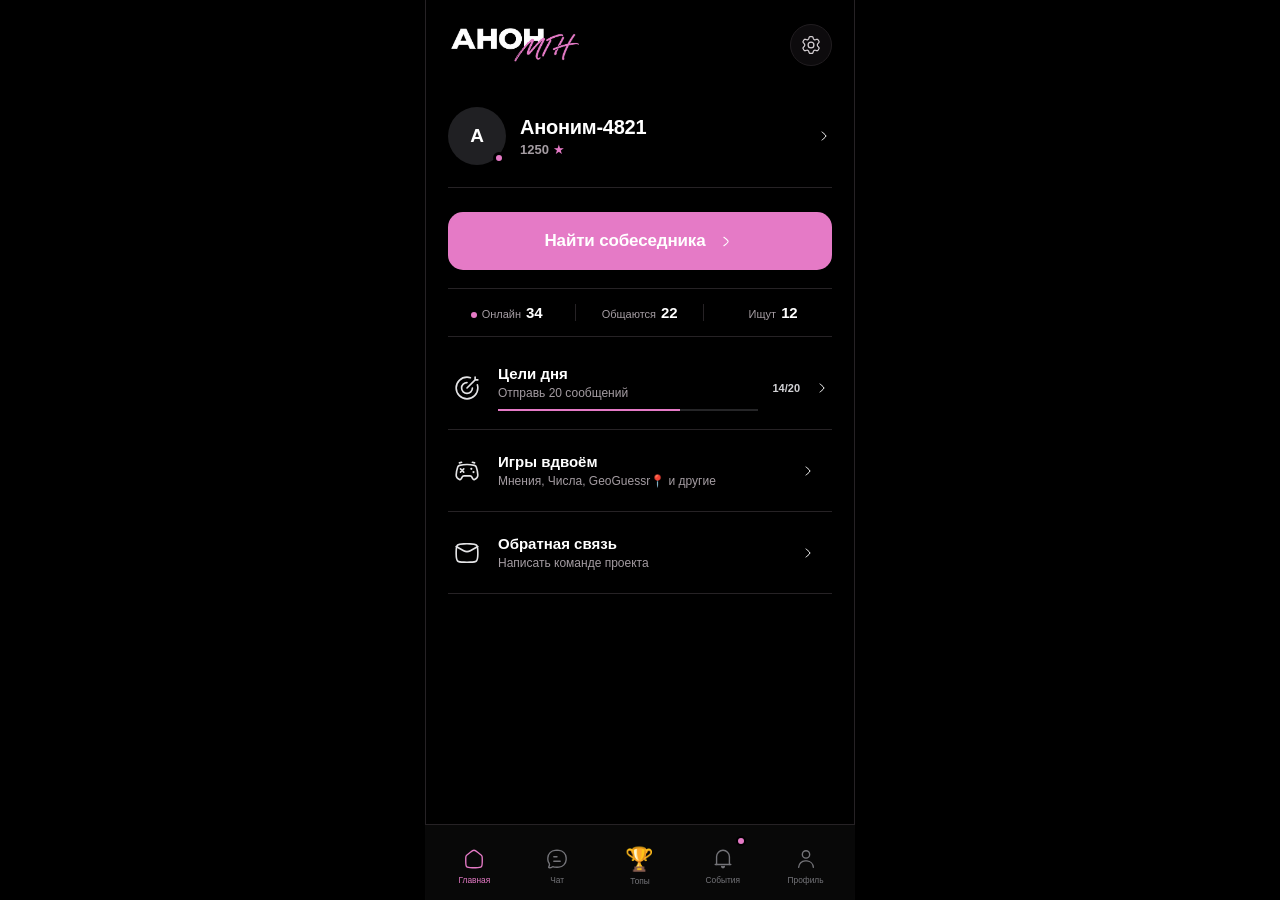
==== commit 45ef97fa: "feat(city): hide test-game entry until admin access verified" ====
--- a/miniapp/web/index.html
+++ b/miniapp/web/index.html
@@ -31,7 +31,7 @@
         <button class="profile-card surface" data-nav="profile"><span class="avatar"><img data-avatar alt=""><b data-avatar-fallback>А</b><i></i></span><span class="profile-copy"><small>С возвращением</small><strong data-nick>Аноним</strong><span><b data-stars>0</b> <i class="star">★</i></span></span><span data-icon="chevron-right"><svg class="ui-icon-svg" viewBox="0 0 24 24" aria-hidden="true"><path d="M9.00005 6C9.00005 6 15 10.4189 15 12C15 13.5812 9 18 9 18" stroke="currentColor" stroke-width="1.5" stroke-linecap="round" stroke-linejoin="round"/></svg></span></button>
         <section class="hero surface"><h1>Найти собеседника</h1><p>Подберём человека для разговора.</p><button class="primary" data-nav="search">Найти собеседника <span data-icon="arrow-right"><svg class="ui-icon-svg" viewBox="0 0 24 24" aria-hidden="true"><path d="M9.00005 6C9.00005 6 15 10.4189 15 12C15 13.5812 9 18 9 18" stroke="currentColor" stroke-width="1.5" stroke-linecap="round" stroke-linejoin="round"/></svg></span></button></section>
         <section class="metrics" aria-label="Онлайн статистика"><article class="surface"><span class="dot green"></span><small>Онлайн</small><strong data-online>0</strong></article><article class="surface"><span class="dot pink"></span><small>Общаются</small><strong data-chatting>0</strong></article><article class="surface"><span class="dot violet"></span><small>Ищут</small><strong data-searching>0</strong></article></section>
-        <a href="./city.html" style="display:block;margin:12px 0;padding:20px;border-radius:18px;background:#55218a;color:white;text-decoration:none"><strong>МГН: ЗАХВАТ</strong><p>Карта города и захват территорий</p><b>ОТКРЫТЬ ИГРУ</b></a><section class="city-poll surface" id="homePoll" hidden></section>
+        <a id="cityGameEntry" hidden href="./city.html" style="display:block;margin:12px 0;padding:20px;border-radius:18px;background:#55218a;color:white;text-decoration:none"><strong>МГН: ЗАХВАТ</strong><p>Карта города и захват территорий</p><b>ОТКРЫТЬ ИГРУ</b></a><section class="city-poll surface" id="homePoll" hidden></section>
         <button class="row surface" data-open="quests"><span class="row-icon pink" data-icon="target"><svg class="ui-icon-svg" viewBox="0 0 24 24" aria-hidden="true"><path d="M15.1312 2.5C14.1462 2.17555 13.0936 2 12 2C6.47715 2 2 6.47715 2 12C2 17.5228 6.47715 22 12 22C17.5228 22 22 17.5228 22 12C22 10.9548 21.8396 9.94704 21.5422 9" stroke="currentColor" stroke-width="1.5" stroke-linecap="round"/>
 <path d="M17 12C17 14.7614 14.7614 17 12 17C9.23858 17 7 14.7614 7 12C7 9.23858 9.23858 7 12 7" stroke="currentColor" stroke-width="1.5" stroke-linecap="round" stroke-linejoin="round"/>
 <path d="M19.5 4.5L12 12M19.5 4.5V2M19.5 4.5H22" stroke="currentColor" stroke-width="1.5" stroke-linecap="round"/></svg></span><span><strong>Цели дня</strong><small data-quest-label>Отправь 20 сообщений</small><i class="progress"><i data-quest-progress></i></i></span><b data-quest-progress-text>0/20</b><i data-icon="chevron-right"><svg class="ui-icon-svg" viewBox="0 0 24 24" aria-hidden="true"><path d="M9.00005 6C9.00005 6 15 10.4189 15 12C15 13.5812 9 18 9 18" stroke="currentColor" stroke-width="1.5" stroke-linecap="round" stroke-linejoin="round"/></svg></i></button>
@@ -153,6 +153,7 @@
   <div class="modal" id="modal" hidden><button class="modal-backdrop" data-close-modal aria-label="Закрыть"></button><section class="modal-card" role="dialog" aria-modal="true" aria-labelledby="modalTitle"><i class="handle"></i><header><span><small id="modalEyebrow"></small><strong id="modalTitle"></strong></span><button class="icon-btn" data-close-modal aria-label="Закрыть"><span data-icon="x"><svg class="ui-icon-svg" viewBox="0 0 24 24" aria-hidden="true"><path d="M18 6L6.00081 17.9992M17.9992 18L6 6.00085" stroke="currentColor" stroke-width="1.5" stroke-linecap="round" stroke-linejoin="round"/></svg></span></button></header><div class="modal-body" id="modalBody"></div></section></div>
   <div class="photo-viewer" id="photoViewer" hidden><button type="button" id="photoViewerClose" aria-label="Закрыть"><span data-icon="x"><svg class="ui-icon-svg" viewBox="0 0 24 24" aria-hidden="true"><path d="M18 6L6.00081 17.9992M17.9992 18L6 6.00085" stroke="currentColor" stroke-width="1.5" stroke-linecap="round" stroke-linejoin="round"/></svg></span></button><img id="photoViewerImage" alt=""></div>
   <div class="toast" id="toast" role="status"></div>
+  <script src="./city-access.js?v=1"></script>
   <script src="./realtime.js?v=2"></script>
   <script src="./app.js?v=59"></script>
   <script defer src="./admin.js?v=11"></script>
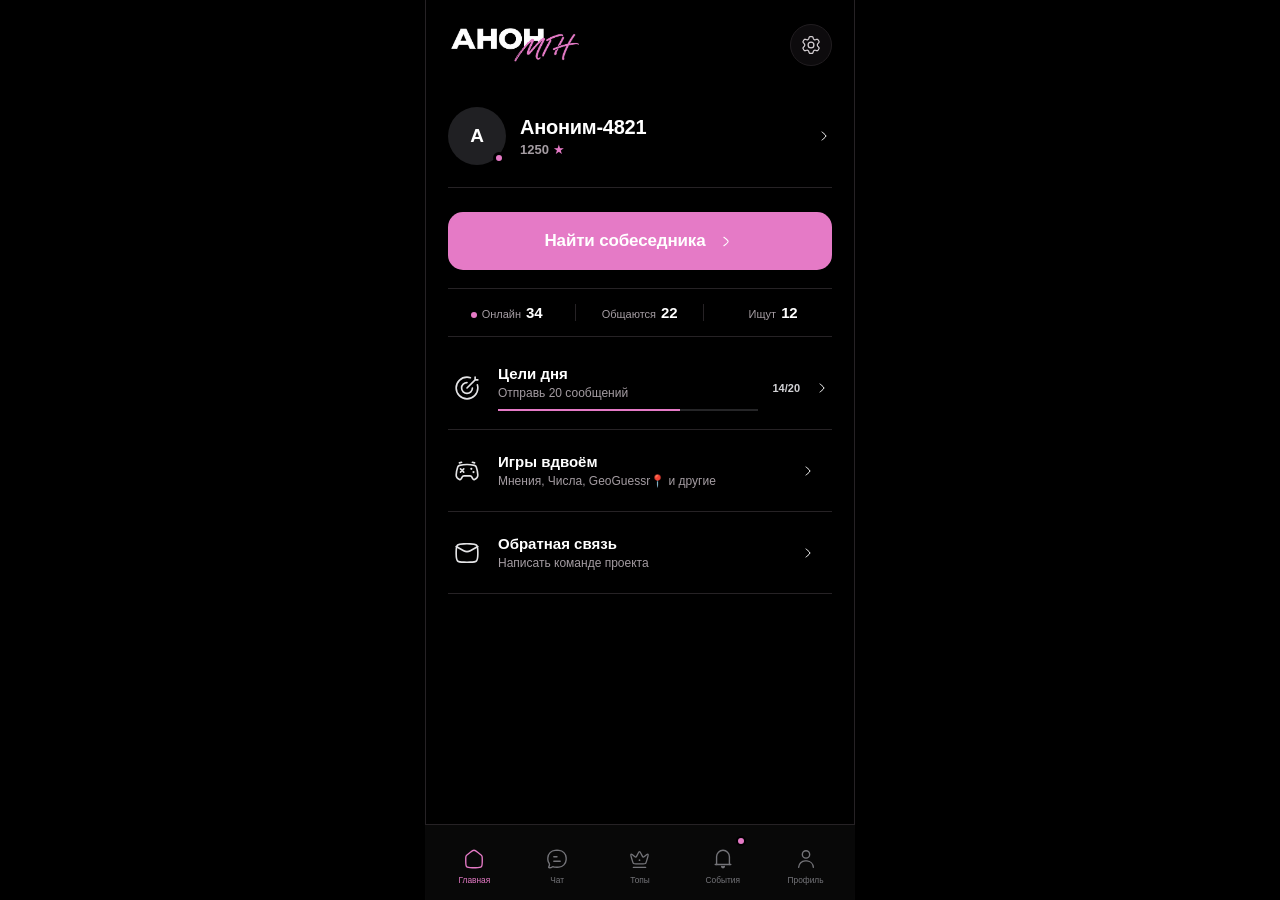
==== commit 3b647f71: "design(miniapp): replace trophy emoji with native crown SVG and style game entry as ANON MGN promo" ====
--- a/miniapp/web/index.html
+++ b/miniapp/web/index.html
@@ -15,6 +15,7 @@
   <link rel="manifest" href="./manifest.json">
   <link rel="stylesheet" href="./styles.css?v=54">
   <link rel="stylesheet" href="./admin.css?v=11">
+  <link rel="stylesheet" href="./city-promo.css?v=1">
   <script src="https://telegram.org/js/telegram-web-app.js"></script>
 </head>
 <body>
@@ -31,7 +32,12 @@
         <button class="profile-card surface" data-nav="profile"><span class="avatar"><img data-avatar alt=""><b data-avatar-fallback>А</b><i></i></span><span class="profile-copy"><small>С возвращением</small><strong data-nick>Аноним</strong><span><b data-stars>0</b> <i class="star">★</i></span></span><span data-icon="chevron-right"><svg class="ui-icon-svg" viewBox="0 0 24 24" aria-hidden="true"><path d="M9.00005 6C9.00005 6 15 10.4189 15 12C15 13.5812 9 18 9 18" stroke="currentColor" stroke-width="1.5" stroke-linecap="round" stroke-linejoin="round"/></svg></span></button>
         <section class="hero surface"><h1>Найти собеседника</h1><p>Подберём человека для разговора.</p><button class="primary" data-nav="search">Найти собеседника <span data-icon="arrow-right"><svg class="ui-icon-svg" viewBox="0 0 24 24" aria-hidden="true"><path d="M9.00005 6C9.00005 6 15 10.4189 15 12C15 13.5812 9 18 9 18" stroke="currentColor" stroke-width="1.5" stroke-linecap="round" stroke-linejoin="round"/></svg></span></button></section>
         <section class="metrics" aria-label="Онлайн статистика"><article class="surface"><span class="dot green"></span><small>Онлайн</small><strong data-online>0</strong></article><article class="surface"><span class="dot pink"></span><small>Общаются</small><strong data-chatting>0</strong></article><article class="surface"><span class="dot violet"></span><small>Ищут</small><strong data-searching>0</strong></article></section>
-        <a id="cityGameEntry" hidden href="./city.html" style="display:block;margin:12px 0;padding:20px;border-radius:18px;background:#55218a;color:white;text-decoration:none"><strong>МГН: ЗАХВАТ</strong><p>Карта города и захват территорий</p><b>ОТКРЫТЬ ИГРУ</b></a><section class="city-poll surface" id="homePoll" hidden></section>
+        <a id="cityGameEntry" hidden class="city-game-promo" href="./city.html">
+          <span class="city-game-promo__top"><i></i> БЕТА · ТЕСТИРОВАНИЕ</span>
+          <strong>МГН: ЗАХВАТ <span aria-hidden="true">↗</span></strong>
+          <span class="city-game-promo__copy">Территории Магнитогорска. Захваты на карте, владельцы районов и топ игроков.</span>
+          <span class="city-game-promo__action">ОТКРЫТЬ КАРТУ <span aria-hidden="true">→</span></span>
+        </a><section class="city-poll surface" id="homePoll" hidden></section>
         <button class="row surface" data-open="quests"><span class="row-icon pink" data-icon="target"><svg class="ui-icon-svg" viewBox="0 0 24 24" aria-hidden="true"><path d="M15.1312 2.5C14.1462 2.17555 13.0936 2 12 2C6.47715 2 2 6.47715 2 12C2 17.5228 6.47715 22 12 22C17.5228 22 22 17.5228 22 12C22 10.9548 21.8396 9.94704 21.5422 9" stroke="currentColor" stroke-width="1.5" stroke-linecap="round"/>
 <path d="M17 12C17 14.7614 14.7614 17 12 17C9.23858 17 7 14.7614 7 12C7 9.23858 9.23858 7 12 7" stroke="currentColor" stroke-width="1.5" stroke-linecap="round" stroke-linejoin="round"/>
 <path d="M19.5 4.5L12 12M19.5 4.5V2M19.5 4.5H22" stroke="currentColor" stroke-width="1.5" stroke-linecap="round"/></svg></span><span><strong>Цели дня</strong><small data-quest-label>Отправь 20 сообщений</small><i class="progress"><i data-quest-progress></i></i></span><b data-quest-progress-text>0/20</b><i data-icon="chevron-right"><svg class="ui-icon-svg" viewBox="0 0 24 24" aria-hidden="true"><path d="M9.00005 6C9.00005 6 15 10.4189 15 12C15 13.5812 9 18 9 18" stroke="currentColor" stroke-width="1.5" stroke-linecap="round" stroke-linejoin="round"/></svg></i></button>
@@ -145,7 +151,9 @@
       </section>
     </main>
     <nav class="bottom-nav" id="bottomNav"><button class="active" data-nav="home"><span data-icon="house"><svg class="ui-icon-svg" viewBox="0 0 24 24" aria-hidden="true"><path d="M3 11.9896V14.5C3 17.7998 3 19.4497 4.02513 20.4749C5.05025 21.5 6.70017 21.5 10 21.5H14C17.2998 21.5 18.9497 21.5 19.9749 20.4749C21 19.4497 21 17.7998 21 14.5V11.9896C21 10.3083 21 9.46773 20.6441 8.74005C20.2882 8.01237 19.6247 7.49628 18.2976 6.46411L16.2976 4.90855C14.2331 3.30285 13.2009 2.5 12 2.5C10.7991 2.5 9.76689 3.30285 7.70242 4.90855L5.70241 6.46411C4.37533 7.49628 3.71179 8.01237 3.3559 8.74005C3 9.46773 3 10.3083 3 11.9896Z" stroke="currentColor" stroke-width="1.5" stroke-linecap="round" stroke-linejoin="round"/></svg></span><small>Главная</small></button><button id="searchNav" data-nav="search"><span data-icon="message-circle"><svg class="ui-icon-svg" viewBox="0 0 24 24" aria-hidden="true"><path d="M8.5 14.5H15.5M8.5 9.5H12" stroke="currentColor" stroke-width="1.5" stroke-linecap="round" stroke-linejoin="round"/>
-<path d="M14.1706 20.8905C18.3536 20.6125 21.6856 17.2332 21.9598 12.9909C22.0134 12.1607 22.0134 11.3009 21.9598 10.4707C21.6856 6.22838 18.3536 2.84913 14.1706 2.57107C12.7435 2.47621 11.2536 2.47641 9.8294 2.57107C5.64639 2.84913 2.31441 6.22838 2.04024 10.4707C1.98659 11.3009 1.98659 12.1607 2.04024 12.9909C2.1401 14.536 2.82343 15.9666 3.62791 17.1746C4.09501 18.0203 3.78674 19.0758 3.30021 19.9978C2.94941 20.6626 2.77401 20.995 2.91484 21.2351C3.05568 21.4752 3.37026 21.4829 3.99943 21.4982C5.24367 21.5285 6.08268 21.1757 6.74868 20.6846C7.1264 20.4061 7.31527 20.2668 7.44544 20.2508C7.5756 20.2348 7.83177 20.3403 8.34401 20.5513C8.8044 20.7409 9.33896 20.8579 9.8294 20.8905C11.2536 20.9852 12.7435 20.9854 14.1706 20.8905Z" stroke="currentColor" stroke-width="1.5" stroke-linejoin="round"/></svg></span><small>Чат</small></button><button data-nav="top"><span style="font-size:23px;line-height:24px">🏆</span><small>Топы</small></button><button data-nav="events"><span data-icon="bell"><svg class="ui-icon-svg" viewBox="0 0 24 24" aria-hidden="true"><path d="M19 18V9.5C19 5.63401 15.866 2.5 12 2.5C8.13401 2.5 5 5.63401 5 9.5V18" stroke="currentColor" stroke-width="1.5" stroke-linecap="round" stroke-linejoin="round"/>
+<path d="M14.1706 20.8905C18.3536 20.6125 21.6856 17.2332 21.9598 12.9909C22.0134 12.1607 22.0134 11.3009 21.9598 10.4707C21.6856 6.22838 18.3536 2.84913 14.1706 2.57107C12.7435 2.47621 11.2536 2.47641 9.8294 2.57107C5.64639 2.84913 2.31441 6.22838 2.04024 10.4707C1.98659 11.3009 1.98659 12.1607 2.04024 12.9909C2.1401 14.536 2.82343 15.9666 3.62791 17.1746C4.09501 18.0203 3.78674 19.0758 3.30021 19.9978C2.94941 20.6626 2.77401 20.995 2.91484 21.2351C3.05568 21.4752 3.37026 21.4829 3.99943 21.4982C5.24367 21.5285 6.08268 21.1757 6.74868 20.6846C7.1264 20.4061 7.31527 20.2668 7.44544 20.2508C7.5756 20.2348 7.83177 20.3403 8.34401 20.5513C8.8044 20.7409 9.33896 20.8579 9.8294 20.8905C11.2536 20.9852 12.7435 20.9854 14.1706 20.8905Z" stroke="currentColor" stroke-width="1.5" stroke-linejoin="round"/></svg></span><small>Чат</small></button><button data-nav="top"><span data-icon="crown"><svg class="ui-icon-svg" viewBox="0 0 24 24" aria-hidden="true"><path d="M5 21H19" stroke="currentColor" stroke-width="1.5" stroke-linecap="round" stroke-linejoin="round"/>
+<path d="M12.125 12.75H12M12.25 12.75C12.25 12.8881 12.1381 13 12 13C11.8619 13 11.75 12.8881 11.75 12.75C11.75 12.6119 11.8619 12.5 12 12.5C12.1381 12.5 12.25 12.6119 12.25 12.75Z" stroke="currentColor" stroke-width="1.5" stroke-linecap="round" stroke-linejoin="round"/>
+<path d="M14.9152 7.61089L13.8078 5.38179C13.019 3.79393 12.6246 3 12 3C11.3754 3 10.981 3.79393 10.1922 5.38179L9.08483 7.61089C8.58107 8.62494 8.32919 9.13197 7.87976 9.24608C7.8485 9.25401 7.81689 9.26043 7.78503 9.26533C7.32682 9.3357 6.89919 8.96678 6.04393 8.22895C4.0124 6.47635 2.99663 5.60004 2.38034 5.94899C2.34045 5.97157 2.30213 5.99686 2.26565 6.02467C1.70197 6.45439 2.09541 7.74136 2.88229 10.3153L4.04783 14.1279C4.47098 15.5121 4.68255 16.2042 5.21787 16.6021C5.75318 17 6.47261 17 7.91147 17L16.0886 16.9999C17.5274 16.9999 18.2468 16.9999 18.7821 16.602C19.3175 16.2041 19.529 15.512 19.9522 14.1279L21.1177 10.3153C21.9046 7.74137 22.298 6.4544 21.7344 6.02468C21.6979 5.99687 21.6595 5.97158 21.6197 5.94899C21.0034 5.60006 19.9876 6.47636 17.9561 8.22896C17.1008 8.96679 16.6732 9.3357 16.215 9.26533C16.1831 9.26043 16.1515 9.25401 16.1202 9.24607C15.6708 9.13197 15.4189 8.62494 14.9152 7.61089Z" stroke="currentColor" stroke-width="1.5" stroke-linecap="round" stroke-linejoin="round"/></svg></span><small>Топы</small></button><button data-nav="events"><span data-icon="bell"><svg class="ui-icon-svg" viewBox="0 0 24 24" aria-hidden="true"><path d="M19 18V9.5C19 5.63401 15.866 2.5 12 2.5C8.13401 2.5 5 5.63401 5 9.5V18" stroke="currentColor" stroke-width="1.5" stroke-linecap="round" stroke-linejoin="round"/>
 <path d="M20.5 18H3.5" stroke="currentColor" stroke-width="1.5" stroke-linecap="round" stroke-linejoin="round"/>
 <path d="M13.5 20C13.5 20.8284 12.8284 21.5 12 21.5M10.5 20C10.5 20.8284 11.1716 21.5 12 21.5M12 21.5V20" stroke="currentColor" stroke-width="1.5" stroke-linejoin="round"/></svg></span><i data-event-dot hidden></i><small>События</small></button><button data-nav="profile"><span data-icon="user-round"><svg class="ui-icon-svg" viewBox="0 0 24 24" aria-hidden="true"><path d="M20 21.0001C19.713 17.269 16.7289 14.3151 12.995 14.0662L12 13.9999C11.6446 14.0096 11.3134 14.0225 11.0008 14.0378C7.3 14.2192 4.28417 17.3057 4 21.0001" stroke="currentColor" stroke-width="1.5" stroke-linecap="round" stroke-linejoin="round"/>
 <circle cx="12" cy="6.99988" r="4" stroke="currentColor" stroke-width="1.5" stroke-linecap="round" stroke-linejoin="round"/></svg></span><small>Профиль</small></button></nav>
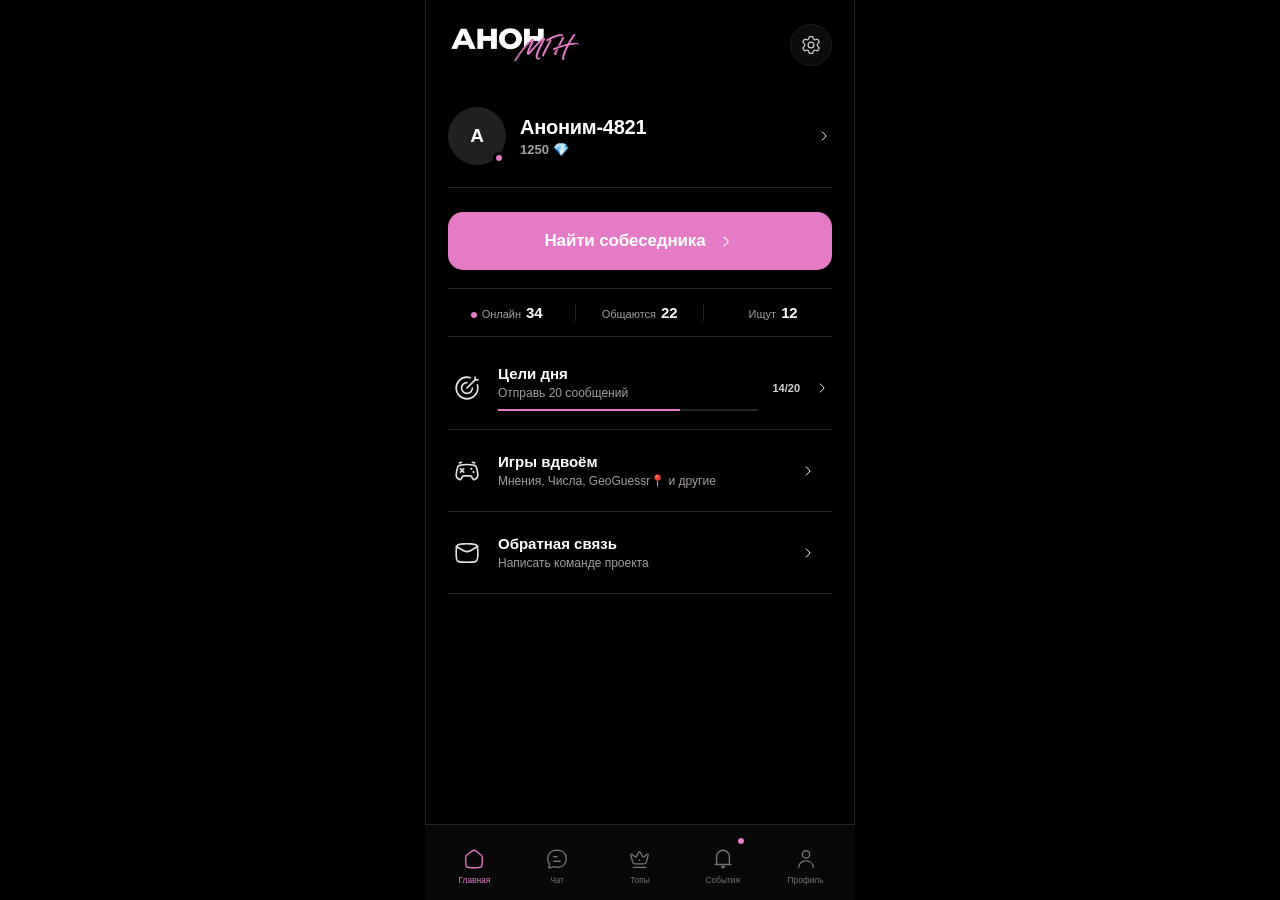
==== commit 111426e3: "feat: simplify chat UI and introduce crystals" ====
--- a/miniapp/web/index.html
+++ b/miniapp/web/index.html
@@ -15,7 +15,7 @@
   <link rel="manifest" href="./manifest.json">
   <link rel="stylesheet" href="./styles.css?v=54">
   <link rel="stylesheet" href="./admin.css?v=11">
-  <link rel="stylesheet" href="./city-promo.css?v=1">
+  <link rel="stylesheet" href="./city-promo.css?v=2">
   <script src="https://telegram.org/js/telegram-web-app.js"></script>
 </head>
 <body>
@@ -29,14 +29,13 @@
 <path d="M15.5195 12C15.5195 13.933 13.9525 15.5 12.0195 15.5C10.0865 15.5 8.51953 13.933 8.51953 12C8.51953 10.067 10.0865 8.5 12.0195 8.5C13.9525 8.5 15.5195 10.067 15.5195 12Z" stroke="currentColor" stroke-width="1.5"/></svg></span></button></header>
     <main class="pages">
       <section class="page active" data-page="home">
-        <button class="profile-card surface" data-nav="profile"><span class="avatar"><img data-avatar alt=""><b data-avatar-fallback>А</b><i></i></span><span class="profile-copy"><small>С возвращением</small><strong data-nick>Аноним</strong><span><b data-stars>0</b> <i class="star">★</i></span></span><span data-icon="chevron-right"><svg class="ui-icon-svg" viewBox="0 0 24 24" aria-hidden="true"><path d="M9.00005 6C9.00005 6 15 10.4189 15 12C15 13.5812 9 18 9 18" stroke="currentColor" stroke-width="1.5" stroke-linecap="round" stroke-linejoin="round"/></svg></span></button>
+        <button class="profile-card surface" data-nav="profile"><span class="avatar"><img data-avatar alt=""><b data-avatar-fallback>А</b><i></i></span><span class="profile-copy"><small>С возвращением</small><strong data-nick>Аноним</strong><span><b data-stars>0</b> <i class="star">💎</i></span></span><span data-icon="chevron-right"><svg class="ui-icon-svg" viewBox="0 0 24 24" aria-hidden="true"><path d="M9.00005 6C9.00005 6 15 10.4189 15 12C15 13.5812 9 18 9 18" stroke="currentColor" stroke-width="1.5" stroke-linecap="round" stroke-linejoin="round"/></svg></span></button>
         <section class="hero surface"><h1>Найти собеседника</h1><p>Подберём человека для разговора.</p><button class="primary" data-nav="search">Найти собеседника <span data-icon="arrow-right"><svg class="ui-icon-svg" viewBox="0 0 24 24" aria-hidden="true"><path d="M9.00005 6C9.00005 6 15 10.4189 15 12C15 13.5812 9 18 9 18" stroke="currentColor" stroke-width="1.5" stroke-linecap="round" stroke-linejoin="round"/></svg></span></button></section>
         <section class="metrics" aria-label="Онлайн статистика"><article class="surface"><span class="dot green"></span><small>Онлайн</small><strong data-online>0</strong></article><article class="surface"><span class="dot pink"></span><small>Общаются</small><strong data-chatting>0</strong></article><article class="surface"><span class="dot violet"></span><small>Ищут</small><strong data-searching>0</strong></article></section>
         <a id="cityGameEntry" hidden class="city-game-promo" href="./city.html">
-          <span class="city-game-promo__top"><i></i> БЕТА · ТЕСТИРОВАНИЕ</span>
-          <strong>МГН: ЗАХВАТ <span aria-hidden="true">↗</span></strong>
-          <span class="city-game-promo__copy">Территории Магнитогорска. Захваты на карте, владельцы районов и топ игроков.</span>
-          <span class="city-game-promo__action">ОТКРЫТЬ КАРТУ <span aria-hidden="true">→</span></span>
+          <span class="city-game-promo__icon" aria-hidden="true"><svg viewBox="0 0 24 24" fill="none" stroke="currentColor" stroke-width="1.5" stroke-linecap="round" stroke-linejoin="round"><path d="m3 6 6-3 6 3 6-3v15l-6 3-6-3-6 3V6Zm6-3v15m6-12v15"/></svg></span>
+          <span class="city-game-promo__text"><strong>РАЙОНЫ</strong><small>Карта территорий · тестовая версия</small></span>
+          <span class="city-game-promo__arrow" aria-hidden="true"><svg viewBox="0 0 24 24" fill="none" stroke="currentColor" stroke-width="1.5" stroke-linecap="round"><path d="m9 18 6-6-6-6"/></svg></span>
         </a><section class="city-poll surface" id="homePoll" hidden></section>
         <button class="row surface" data-open="quests"><span class="row-icon pink" data-icon="target"><svg class="ui-icon-svg" viewBox="0 0 24 24" aria-hidden="true"><path d="M15.1312 2.5C14.1462 2.17555 13.0936 2 12 2C6.47715 2 2 6.47715 2 12C2 17.5228 6.47715 22 12 22C17.5228 22 22 17.5228 22 12C22 10.9548 21.8396 9.94704 21.5422 9" stroke="currentColor" stroke-width="1.5" stroke-linecap="round"/>
 <path d="M17 12C17 14.7614 14.7614 17 12 17C9.23858 17 7 14.7614 7 12C7 9.23858 9.23858 7 12 7" stroke="currentColor" stroke-width="1.5" stroke-linecap="round" stroke-linejoin="round"/>
@@ -96,18 +95,18 @@
         </form>
       </section>
       <section class="page" data-page="games">
-        <header class="page-title"><small>В активном диалоге</small><h1>Игры вдвоём</h1><p>Играй с собеседником и получай до 500 ⭐ в день суммарно во всех играх. Множитель x2/x3 входит в лимит.</p></header>
+        <header class="page-title"><small>В активном диалоге</small><h1>Игры вдвоём</h1><p>Играй с собеседником и получай до 500 💎 в день.</p></header>
         <button class="game-card surface" data-game="battle"><span class="game-art battle" data-icon="swords"><svg class="ui-icon-svg" viewBox="0 0 24 24" aria-hidden="true"><path d="M2.5 19.5C2.98686 19.5717 3.45571 19.7949 3.83041 20.1696C4.20512 20.5443 4.42832 21.0131 4.5 21.5" stroke="currentColor" stroke-width="1.5" stroke-linecap="round"/>
 <path d="M8 16L4 20" stroke="currentColor" stroke-width="1.5" stroke-linecap="round" stroke-linejoin="round"/>
 <path d="M9 16.5L19.8538 7.92675C20.1737 7.64942 20.3975 7.27769 20.4927 6.86509L21.5 2.5L17.1349 3.50733C16.7223 3.60254 16.3506 3.82626 16.0732 4.14625L7.5 15" stroke="currentColor" stroke-width="1.5" stroke-linejoin="round"/>
 <path d="M4 13H4.57157C5.10201 13 5.61071 13.2107 5.98579 13.5858L10.4142 18.0142C10.7893 18.3893 11 18.898 11 19.4284V20" stroke="currentColor" stroke-width="1.5" stroke-linecap="round" stroke-linejoin="round"/></svg></span><span><small>5 или 10 вопросов</small><strong>Битва мнений</strong><p>Сравните выборы и узнайте, насколько вы похожи.</p><b>Играть <i data-icon="arrow-right"><svg class="ui-icon-svg" viewBox="0 0 24 24" aria-hidden="true"><path d="M9.00005 6C9.00005 6 15 10.4189 15 12C15 13.5812 9 18 9 18" stroke="currentColor" stroke-width="1.5" stroke-linecap="round" stroke-linejoin="round"/></svg></i></b></span></button>
 
         <button class="game-card surface" data-game="words"><span class="game-art words">🗣</span><span><small>5 слов</small><strong>Объясни слово</strong><p>Один объясняет слово, второй угадывает прямо в чате.</p><b>Играть <i data-icon="arrow-right"><svg class="ui-icon-svg" viewBox="0 0 24 24" aria-hidden="true"><path d="M9.00005 6C9.00005 6 15 10.4189 15 12C15 13.5812 9 18 9 18" stroke="currentColor" stroke-width="1.5" stroke-linecap="round" stroke-linejoin="round"/></svg></i></b></span></button>
-        <button class="game-card surface" data-game="geo"><span class="game-art geo">🗺</span><span><small>3 · 5 · 10 раундов</small><strong>GeoGuessr📍</strong><p>Угадывайте места Магнитогорска. Чем ближе метка — тем больше ⭐.</p><b>Играть <i data-icon="arrow-right"><svg class="ui-icon-svg" viewBox="0 0 24 24" aria-hidden="true"><path d="M9.00005 6C9.00005 6 15 10.4189 15 12C15 13.5812 9 18 9 18" stroke="currentColor" stroke-width="1.5" stroke-linecap="round" stroke-linejoin="round"/></svg></i></b></span></button>
-        <section class="game-stats surface"><div><small>Всего игр</small><strong data-games>0</strong></div><i></i><div><small>Мнения</small><strong data-battle-games>0</strong></div><i></i><div><small>Осталось сегодня</small><strong><span data-game-remaining>500</span> ⭐</strong></div></section>
+        <button class="game-card surface" data-game="geo"><span class="game-art geo">🗺</span><span><small>3 · 5 · 10 раундов</small><strong>GeoGuessr📍</strong><p>Угадывайте места Магнитогорска. Чем ближе метка — тем больше 💎.</p><b>Играть <i data-icon="arrow-right"><svg class="ui-icon-svg" viewBox="0 0 24 24" aria-hidden="true"><path d="M9.00005 6C9.00005 6 15 10.4189 15 12C15 13.5812 9 18 9 18" stroke="currentColor" stroke-width="1.5" stroke-linecap="round" stroke-linejoin="round"/></svg></i></b></span></button>
+        <section class="game-stats surface"><div><small>Всего игр</small><strong data-games>0</strong></div><i></i><div><small>Мнения</small><strong data-battle-games>0</strong></div><i></i><div><small>Осталось сегодня</small><strong><span data-game-remaining>500</span> 💎</strong></div></section>
       </section>
       <section class="page top-page" data-page="top">
-        <header class="page-title"><small>Самые активные</small><h1>Топ участников</h1><p>Рейтинг по заработанным ⭐.</p></header>
+        <header class="page-title"><small>Самые активные</small><h1>Топ участников</h1><p>Рейтинг по кристаллам.</p></header>
         <div class="top-me surface" id="topMe" hidden></div>
         <div class="top-periods" id="topPeriods">
           <button class="active" data-top-period="week">Неделя</button>
@@ -119,7 +118,7 @@
       <section class="page" data-page="events"><header class="page-title"><small>Всё важное</small><h1>События</h1><p>Текущий поиск, активный диалог и игровые приглашения.</p></header><div class="filter" id="eventFilter"><button class="active" data-filter="all">Все</button><button data-filter="personal">Личные</button><button data-filter="games">Игры</button><button data-filter="rewards">Награды</button></div><div class="event-list" id="eventList"></div></section>
       <section class="page" data-page="profile">
         <header class="page-title"><small>Личный кабинет</small><h1>Профиль</h1></header>
-        <section class="profile-hero surface"><span class="avatar big"><img data-avatar alt=""><b data-avatar-fallback>А</b><i></i></span><span class="profile-hero-copy"><span class="profile-name-line"><strong data-nick>Аноним</strong></span><small class="profile-meta-line"><b data-stars>0</b> <i class="star">★</i> · <span data-rank>👤 Вася</span></small></span><button class="soft" data-open="edit-profile"><span data-icon="pencil"><svg class="ui-icon-svg" viewBox="0 0 24 24" aria-hidden="true"><path d="M14.0737 3.88545C14.8189 3.07808 15.1915 2.6744 15.5874 2.43893C16.5427 1.87076 17.7191 1.85309 18.6904 2.39232C19.0929 2.6158 19.4769 3.00812 20.245 3.79276C21.0131 4.5774 21.3972 4.96972 21.6159 5.38093C22.1438 6.37312 22.1265 7.57479 21.5703 8.5507C21.3398 8.95516 20.9446 9.33578 20.1543 10.097L10.7506 19.1543C9.25288 20.5969 8.504 21.3182 7.56806 21.6837C6.63212 22.0493 5.6032 22.0224 3.54536 21.9686L3.26538 21.9613C2.63891 21.9449 2.32567 21.9367 2.14359 21.73C1.9615 21.5234 1.98636 21.2043 2.03608 20.5662L2.06308 20.2197C2.20301 18.4235 2.27297 17.5255 2.62371 16.7182C2.97444 15.9109 3.57944 15.2555 4.78943 13.9445L14.0737 3.88545Z" stroke="currentColor" stroke-width="1.5" stroke-linejoin="round"/>
+        <section class="profile-hero surface"><span class="avatar big"><img data-avatar alt=""><b data-avatar-fallback>А</b><i></i></span><span class="profile-hero-copy"><span class="profile-name-line"><strong data-nick>Аноним</strong></span><small class="profile-meta-line"><b data-stars>0</b> <i class="star">💎</i> · <span data-rank>👤 Вася</span></small></span><button class="soft" data-open="edit-profile"><span data-icon="pencil"><svg class="ui-icon-svg" viewBox="0 0 24 24" aria-hidden="true"><path d="M14.0737 3.88545C14.8189 3.07808 15.1915 2.6744 15.5874 2.43893C16.5427 1.87076 17.7191 1.85309 18.6904 2.39232C19.0929 2.6158 19.4769 3.00812 20.245 3.79276C21.0131 4.5774 21.3972 4.96972 21.6159 5.38093C22.1438 6.37312 22.1265 7.57479 21.5703 8.5507C21.3398 8.95516 20.9446 9.33578 20.1543 10.097L10.7506 19.1543C9.25288 20.5969 8.504 21.3182 7.56806 21.6837C6.63212 22.0493 5.6032 22.0224 3.54536 21.9686L3.26538 21.9613C2.63891 21.9449 2.32567 21.9367 2.14359 21.73C1.9615 21.5234 1.98636 21.2043 2.03608 20.5662L2.06308 20.2197C2.20301 18.4235 2.27297 17.5255 2.62371 16.7182C2.97444 15.9109 3.57944 15.2555 4.78943 13.9445L14.0737 3.88545Z" stroke="currentColor" stroke-width="1.5" stroke-linejoin="round"/>
 <path d="M13 4L20 11" stroke="currentColor" stroke-width="1.5" stroke-linejoin="round"/>
 <path d="M14 22L22 22" stroke="currentColor" stroke-width="1.5" stroke-linecap="round" stroke-linejoin="round"/></svg></span> Изменить</button></section>
         <section class="profile-stats-wrap"><section class="profile-stats"><article class="surface"><strong data-dialogs>0</strong><small>Диалоги</small></article><article class="surface"><strong data-messages>0</strong><small>Сообщения</small></article><article class="surface"><strong data-games>0</strong><small>Игры</small></article></section></section>
@@ -140,7 +139,7 @@
 <path d="M14.9152 7.61089L13.8078 5.38179C13.019 3.79393 12.6246 3 12 3C11.3754 3 10.981 3.79393 10.1922 5.38179L9.08483 7.61089C8.58107 8.62494 8.32919 9.13197 7.87976 9.24608C7.8485 9.25401 7.81689 9.26043 7.78503 9.26533C7.32682 9.3357 6.89919 8.96678 6.04393 8.22895C4.0124 6.47635 2.99663 5.60004 2.38034 5.94899C2.34045 5.97157 2.30213 5.99686 2.26565 6.02467C1.70197 6.45439 2.09541 7.74136 2.88229 10.3153L4.04783 14.1279C4.47098 15.5121 4.68255 16.2042 5.21787 16.6021C5.75318 17 6.47261 17 7.91147 17L16.0886 16.9999C17.5274 16.9999 18.2468 16.9999 18.7821 16.602C19.3175 16.2041 19.529 15.512 19.9522 14.1279L21.1177 10.3153C21.9046 7.74137 22.298 6.4544 21.7344 6.02468C21.6979 5.99687 21.6595 5.97158 21.6197 5.94899C21.0034 5.60006 19.9876 6.47636 17.9561 8.22896C17.1008 8.96679 16.6732 9.3357 16.215 9.26533C16.1831 9.26043 16.1515 9.25401 16.1202 9.24607C15.6708 9.13197 15.4189 8.62494 14.9152 7.61089Z" stroke="currentColor" stroke-width="1.5" stroke-linecap="round" stroke-linejoin="round"/></svg></span><span><strong>Достижения</strong><small>Коллекция выполненных целей</small></span><i data-icon="chevron-right"><svg class="ui-icon-svg" viewBox="0 0 24 24" aria-hidden="true"><path d="M9.00005 6C9.00005 6 15 10.4189 15 12C15 13.5812 9 18 9 18" stroke="currentColor" stroke-width="1.5" stroke-linecap="round" stroke-linejoin="round"/></svg></i></button><button data-nav="top"><span data-icon="crown"><svg class="ui-icon-svg" viewBox="0 0 24 24" aria-hidden="true"><path d="M5 21H19" stroke="currentColor" stroke-width="1.5" stroke-linecap="round" stroke-linejoin="round"/>
 <path d="M12.125 12.75H12M12.25 12.75C12.25 12.8881 12.1381 13 12 13C11.8619 13 11.75 12.8881 11.75 12.75C11.75 12.6119 11.8619 12.5 12 12.5C12.1381 12.5 12.25 12.6119 12.25 12.75Z" stroke="currentColor" stroke-width="1.5" stroke-linecap="round" stroke-linejoin="round"/>
 <path d="M14.9152 7.61089L13.8078 5.38179C13.019 3.79393 12.6246 3 12 3C11.3754 3 10.981 3.79393 10.1922 5.38179L9.08483 7.61089C8.58107 8.62494 8.32919 9.13197 7.87976 9.24608C7.8485 9.25401 7.81689 9.26043 7.78503 9.26533C7.32682 9.3357 6.89919 8.96678 6.04393 8.22895C4.0124 6.47635 2.99663 5.60004 2.38034 5.94899C2.34045 5.97157 2.30213 5.99686 2.26565 6.02467C1.70197 6.45439 2.09541 7.74136 2.88229 10.3153L4.04783 14.1279C4.47098 15.5121 4.68255 16.2042 5.21787 16.6021C5.75318 17 6.47261 17 7.91147 17L16.0886 16.9999C17.5274 16.9999 18.2468 16.9999 18.7821 16.602C19.3175 16.2041 19.529 15.512 19.9522 14.1279L21.1177 10.3153C21.9046 7.74137 22.298 6.4544 21.7344 6.02468C21.6979 5.99687 21.6595 5.97158 21.6197 5.94899C21.0034 5.60006 19.9876 6.47636 17.9561 8.22896C17.1008 8.96679 16.6732 9.3357 16.215 9.26533C16.1831 9.26043 16.1515 9.25401 16.1202 9.24607C15.6708 9.13197 15.4189 8.62494 14.9152 7.61089Z" stroke="currentColor" stroke-width="1.5" stroke-linecap="round" stroke-linejoin="round"/></svg></span><span><strong>Топ участников</strong><small>Неделя, месяц и всё время</small></span><i data-icon="chevron-right"><svg class="ui-icon-svg" viewBox="0 0 24 24" aria-hidden="true"><path d="M9.00005 6C9.00005 6 15 10.4189 15 12C15 13.5812 9 18 9 18" stroke="currentColor" stroke-width="1.5" stroke-linecap="round" stroke-linejoin="round"/></svg></i></button><button data-open="referral"><span data-icon="link"><svg class="ui-icon-svg" viewBox="0 0 24 24" aria-hidden="true"><path d="M9.14339 10.691L9.35031 10.4841C11.329 8.50532 14.5372 8.50532 16.5159 10.4841C18.4947 12.4628 18.4947 15.671 16.5159 17.6497L13.6497 20.5159C11.671 22.4947 8.46279 22.4947 6.48405 20.5159C4.50532 18.5372 4.50532 15.329 6.48405 13.3503L6.9484 12.886" stroke="currentColor" stroke-width="1.5" stroke-linecap="round"/>
-<path d="M17.0516 11.114L17.5159 10.6497C19.4947 8.67095 19.4947 5.46279 17.5159 3.48405C15.5372 1.50532 12.329 1.50532 10.3503 3.48405L7.48405 6.35031C5.50532 8.32904 5.50532 11.5372 7.48405 13.5159C9.46279 15.4947 12.671 15.4947 14.6497 13.5159L14.8566 13.309" stroke="currentColor" stroke-width="1.5" stroke-linecap="round"/></svg></span><span><strong>Приглашения</strong><small><b data-invited>0</b> друзей · <b data-ref-earned>0</b> ★ получено</small></span><i data-icon="chevron-right"><svg class="ui-icon-svg" viewBox="0 0 24 24" aria-hidden="true"><path d="M9.00005 6C9.00005 6 15 10.4189 15 12C15 13.5812 9 18 9 18" stroke="currentColor" stroke-width="1.5" stroke-linecap="round" stroke-linejoin="round"/></svg></i></button><button data-open="settings"><span data-icon="sliders"><svg class="ui-icon-svg" viewBox="0 0 24 24" aria-hidden="true"><path d="M3 7H6" stroke="currentColor" stroke-width="1.5" stroke-linecap="round" stroke-linejoin="round"/>
+<path d="M17.0516 11.114L17.5159 10.6497C19.4947 8.67095 19.4947 5.46279 17.5159 3.48405C15.5372 1.50532 12.329 1.50532 10.3503 3.48405L7.48405 6.35031C5.50532 8.32904 5.50532 11.5372 7.48405 13.5159C9.46279 15.4947 12.671 15.4947 14.6497 13.5159L14.8566 13.309" stroke="currentColor" stroke-width="1.5" stroke-linecap="round"/></svg></span><span><strong>Приглашения</strong><small><b data-invited>0</b> друзей · <b data-ref-earned>0</b> 💎 получено</small></span><i data-icon="chevron-right"><svg class="ui-icon-svg" viewBox="0 0 24 24" aria-hidden="true"><path d="M9.00005 6C9.00005 6 15 10.4189 15 12C15 13.5812 9 18 9 18" stroke="currentColor" stroke-width="1.5" stroke-linecap="round" stroke-linejoin="round"/></svg></i></button><button data-open="settings"><span data-icon="sliders"><svg class="ui-icon-svg" viewBox="0 0 24 24" aria-hidden="true"><path d="M3 7H6" stroke="currentColor" stroke-width="1.5" stroke-linecap="round" stroke-linejoin="round"/>
 <path d="M3 17H9" stroke="currentColor" stroke-width="1.5" stroke-linecap="round" stroke-linejoin="round"/>
 <path d="M18 17L21 17" stroke="currentColor" stroke-width="1.5" stroke-linecap="round" stroke-linejoin="round"/>
 <path d="M15 7L21 7" stroke="currentColor" stroke-width="1.5" stroke-linecap="round" stroke-linejoin="round"/>
--- a/miniapp/web/city-promo.css
+++ b/miniapp/web/city-promo.css
@@ -0,0 +1,16 @@
+/* Matching ANON MGN homepage rows, without promotional effects. */
+.city-game-promo{
+  display:flex;align-items:center;gap:13px;
+  width:100%;min-height:82px;margin:8px 0;padding:13px 2px;
+  text-decoration:none!important;color:#fff!important;
+  border-bottom:1px solid var(--line,#262225);
+  background:transparent;
+}
+.city-game-promo__icon{flex:none;width:34px;height:34px;display:grid;place-items:center;color:var(--accent,#e57ac6)}
+.city-game-promo__icon svg{display:block;width:27px;height:27px}
+.city-game-promo__text{display:flex;flex:1;min-width:0;flex-direction:column;gap:5px}
+.city-game-promo__text strong{font-size:15px;font-weight:740}
+.city-game-promo__text small{color:var(--muted,#a49ca2);font-size:12px}
+.city-game-promo__arrow{flex:none;color:#807880}
+.city-game-promo__arrow svg{width:18px;height:18px;display:block}
+.city-game-promo:active{opacity:.72}
